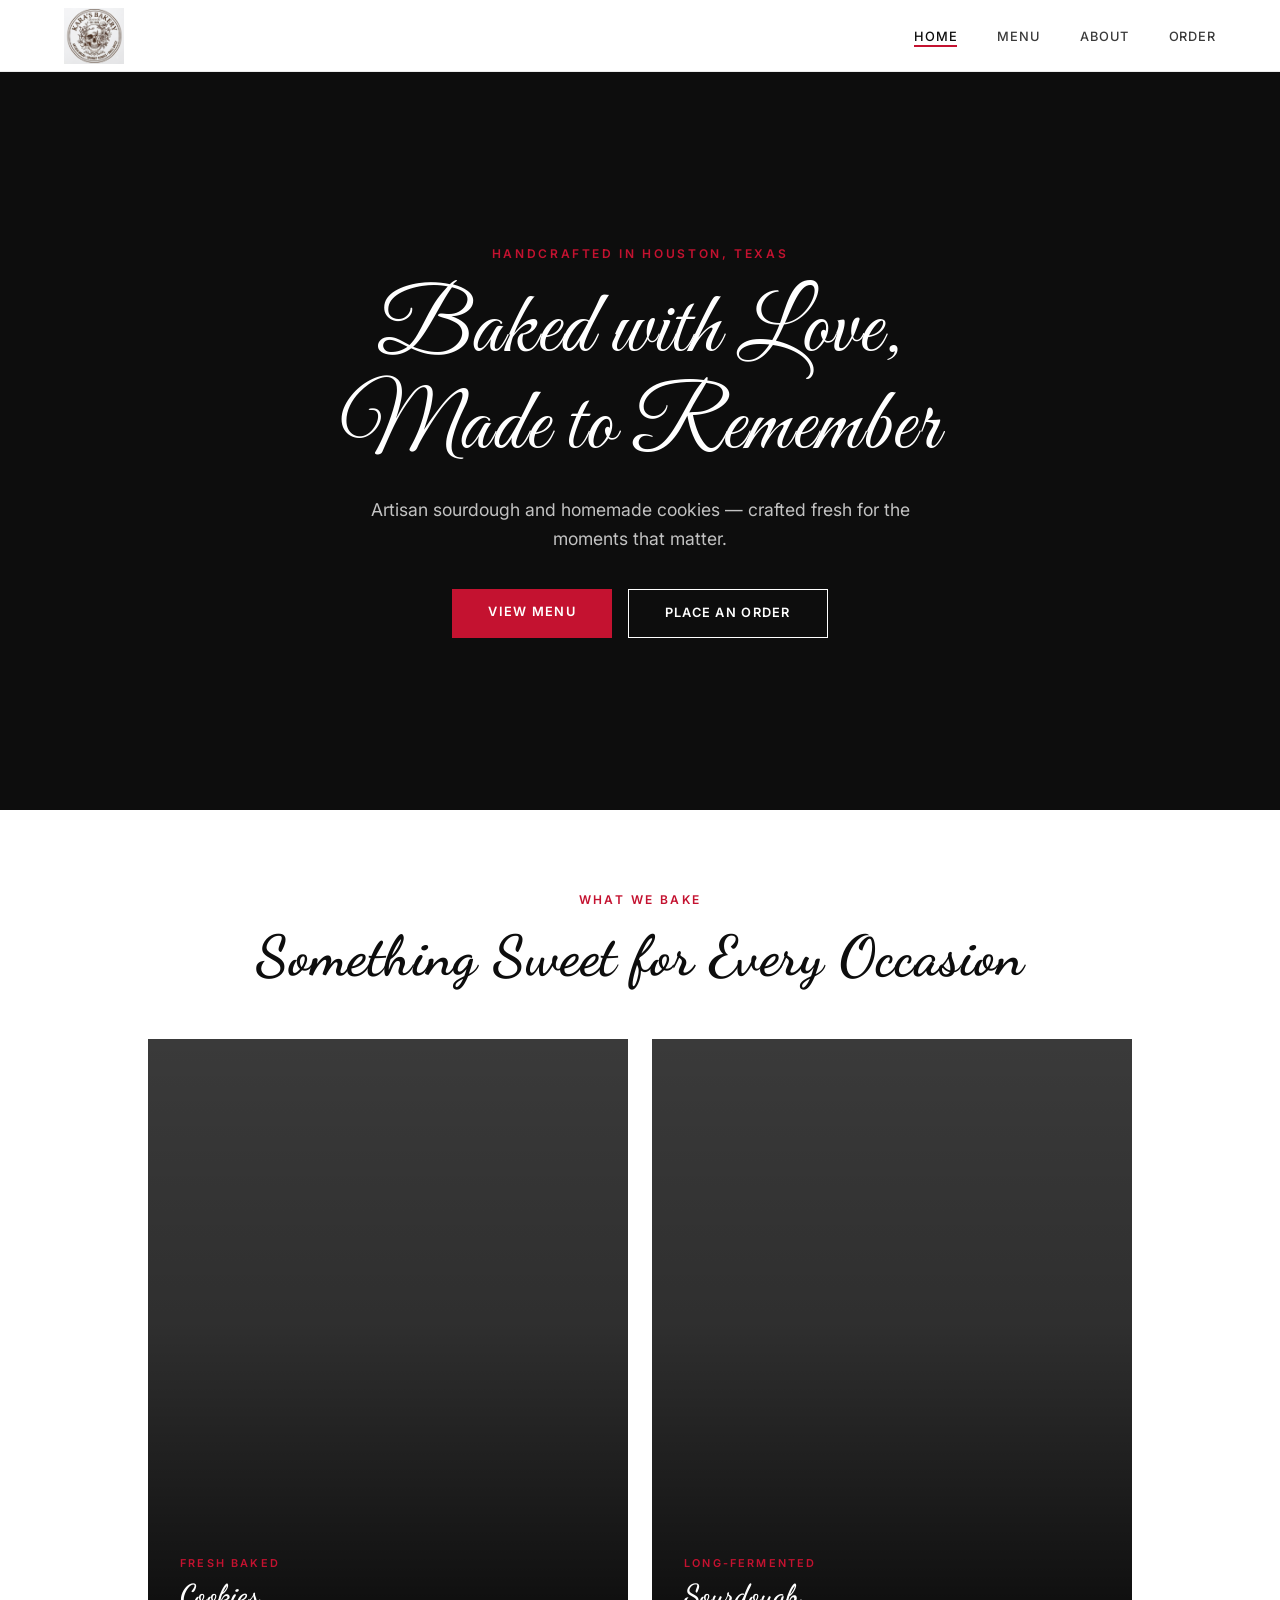
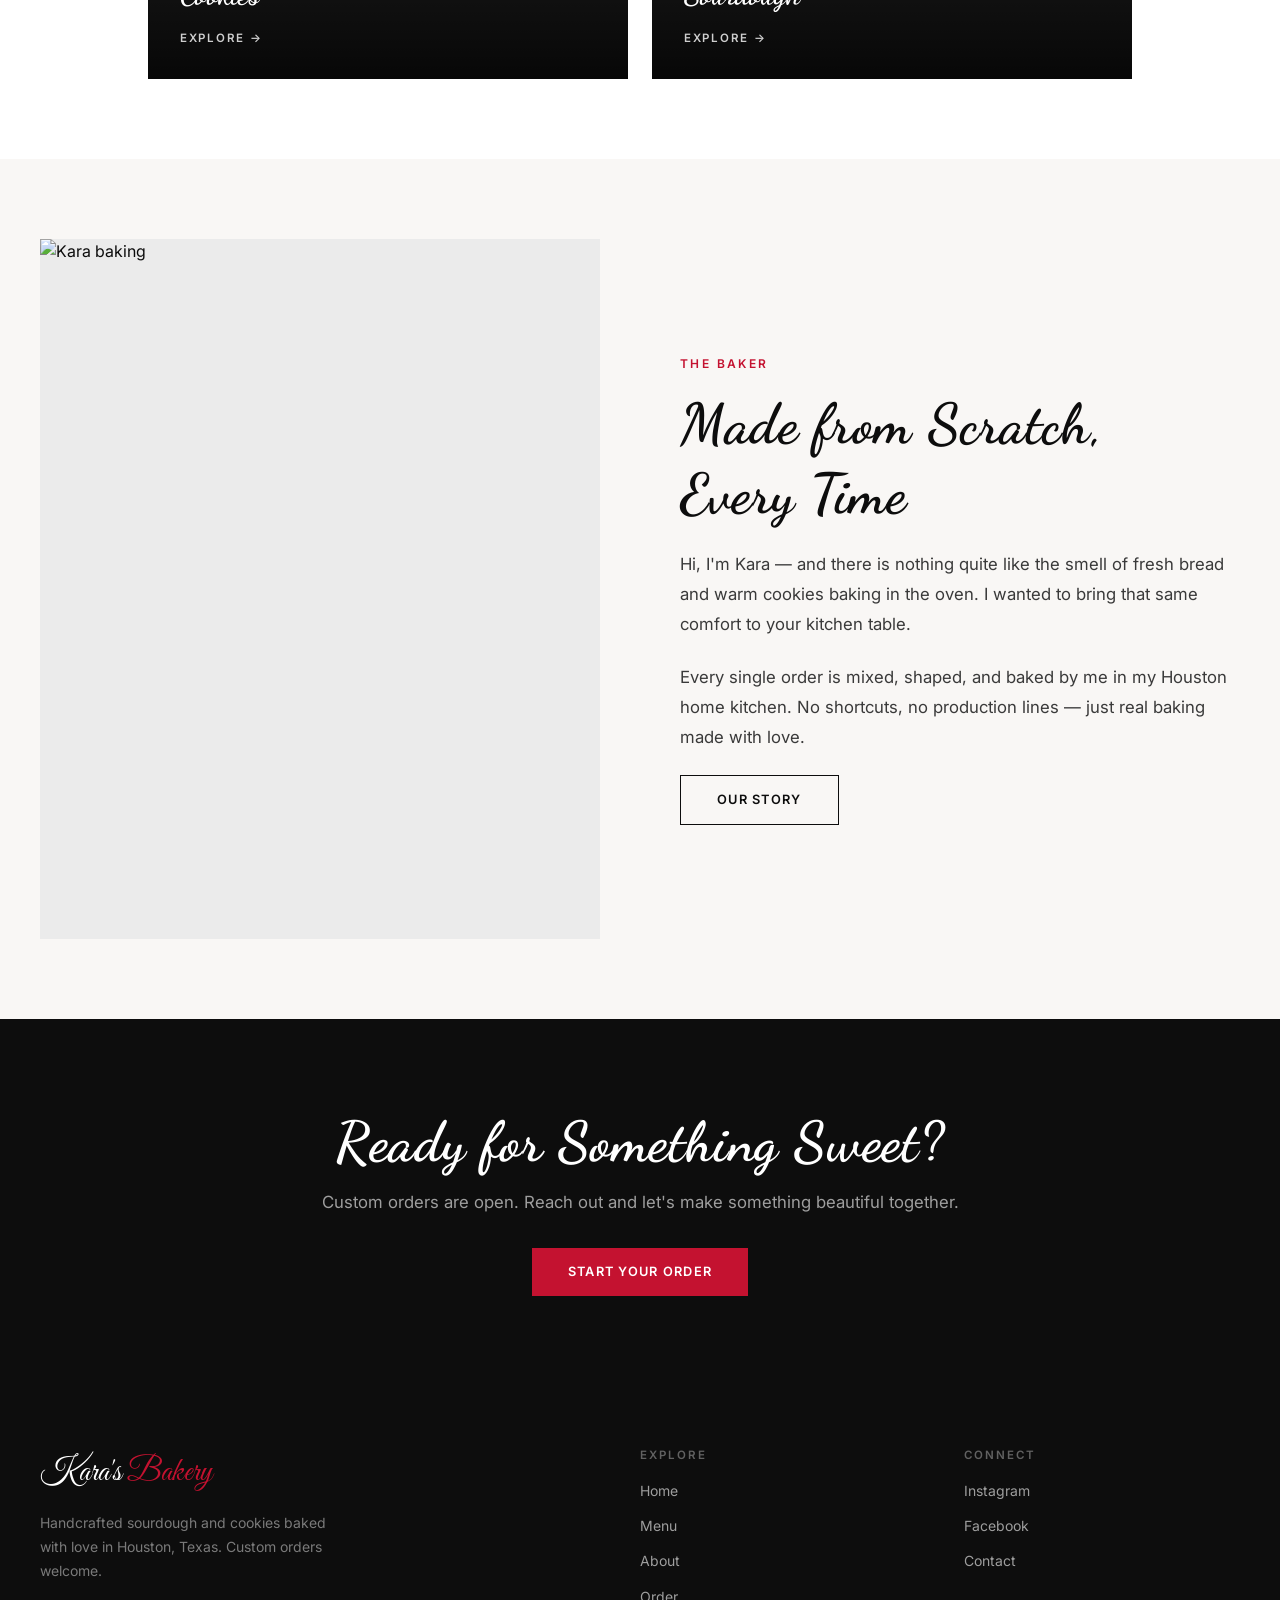
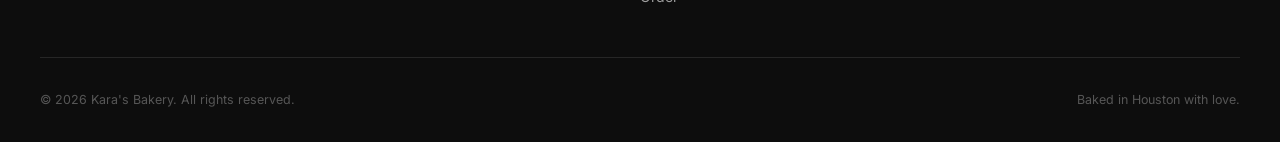
==== index.html @ fb656cbd "Add skull & roses logo to nav Logo placed at images/logo/logo.png. Nav text hides automatically when" ====
<!DOCTYPE html>
<html lang="en">
<head>
  <meta charset="UTF-8">
  <meta name="viewport" content="width=device-width, initial-scale=1.0">
  <meta name="description" content="Kara's Bakery — Handcrafted sourdough and cookies baked fresh in Houston, Texas. Custom orders welcome.">
  <meta property="og:title" content="Kara's Bakery">
  <meta property="og:description" content="Handcrafted sourdough and cookies baked with love in Houston, Texas.">
  <meta property="og:type" content="website">
  <title>Kara's Bakery — Handcrafted in Houston, TX</title>
  <link rel="preconnect" href="https://fonts.googleapis.com">
  <link rel="preconnect" href="https://fonts.gstatic.com" crossorigin>
  <link href="https://fonts.googleapis.com/css2?family=Great+Vibes&family=Dancing+Script:wght@400;600;700&family=Inter:wght@400;500;600&display=swap" rel="stylesheet">
  <link rel="stylesheet" href="css/style.css">
</head>
<body>

  <nav class="nav" id="nav">
    <div class="nav__inner">
      <a href="index.html" class="nav__logo">
        <img src="images/logo/logo.png" alt="Kara's Bakery" class="nav__logo-img" onerror="this.style.display='none'" onload="this.nextElementSibling.style.display='none'">
        <span class="nav__logo-text">Kara's <span>Bakery</span></span>
      </a>
      <ul class="nav__links">
        <li><a href="index.html" class="active">Home</a></li>
        <li><a href="menu.html">Menu</a></li>
        <li><a href="about.html">About</a></li>
        <li><a href="contact.html">Order</a></li>
      </ul>
      <button class="nav__hamburger" id="hamburger" aria-label="Open menu">
        <span></span><span></span><span></span>
      </button>
    </div>
  </nav>

  <div class="nav__mobile" id="mobileNav">
    <ul>
      <li><a href="index.html">Home</a></li>
      <li><a href="menu.html">Menu</a></li>
      <li><a href="about.html">About</a></li>
      <li><a href="contact.html">Order</a></li>
    </ul>
  </div>

  <!-- Hero -->
  <section class="hero">
    <div class="hero__bg"></div>
    <div class="hero__content">
      <span class="hero__eyebrow">Handcrafted in Houston, Texas</span>
      <h1 class="hero__title">Baked with Love,<br>Made to Remember</h1>
      <p class="hero__subtitle">Artisan sourdough and homemade cookies — crafted fresh for the moments that matter.</p>
      <div class="hero__actions">
        <a href="menu.html" class="btn btn--red">View Menu</a>
        <a href="contact.html" class="btn btn--outline">Place an Order</a>
      </div>
    </div>
  </section>

  <!-- Categories -->
  <section class="categories section">
    <div class="categories__header">
      <span class="label">What We Bake</span>
      <h2>Something Sweet for Every Occasion</h2>
    </div>
    <div class="categories__grid">
      <a href="menu.html#cookies" class="category-card">
        <img src="images/products/cookies-cover.jpg" alt="Cookies" class="category-card__img" onerror="this.style.display='none'">
        <div class="category-card__overlay">
          <span class="category-card__label">Fresh Baked</span>
          <h3 class="category-card__name">Cookies</h3>
          <span class="category-card__link">Explore &rarr;</span>
        </div>
      </a>
      <a href="menu.html#sourdough" class="category-card">
        <img src="images/products/sourdough-cover.jpg" alt="Sourdough" class="category-card__img" onerror="this.style.display='none'">
        <div class="category-card__overlay">
          <span class="category-card__label">Long-Fermented</span>
          <h3 class="category-card__name">Sourdough</h3>
          <span class="category-card__link">Explore &rarr;</span>
        </div>
      </a>
    </div>
  </section>

  <!-- About Snippet -->
  <section class="about-snippet">
    <div class="about-snippet__inner">
      <div class="about-snippet__image">
        <img src="images/about/kara.jpg" alt="Kara baking">
      </div>
      <div class="about-snippet__text">
        <span class="about-snippet__label label">The Baker</span>
        <h2>Made from Scratch,<br>Every Time</h2>
        <p>Hi, I'm Kara — and there is nothing quite like the smell of fresh bread and warm cookies baking in the oven. I wanted to bring that same comfort to your kitchen table.</p>
        <p>Every single order is mixed, shaped, and baked by me in my Houston home kitchen. No shortcuts, no production lines — just real baking made with love.</p>
        <a href="about.html" class="btn btn--outline-dark">Our Story</a>
      </div>
    </div>
  </section>

  <!-- CTA -->
  <section class="cta-banner">
    <div class="container">
      <h2>Ready for Something Sweet?</h2>
      <p>Custom orders are open. Reach out and let's make something beautiful together.</p>
      <a href="contact.html" class="btn btn--red">Start Your Order</a>
    </div>
  </section>

  <footer class="footer">
    <div class="footer__inner">
      <div class="footer__top">
        <div class="footer__brand">
          <div class="brand-name">Kara's <span>Bakery</span></div>
          <p>Handcrafted sourdough and cookies baked with love in Houston, Texas. Custom orders welcome.</p>
        </div>
        <div class="footer__col">
          <h4>Explore</h4>
          <ul>
            <li><a href="index.html">Home</a></li>
            <li><a href="menu.html">Menu</a></li>
            <li><a href="about.html">About</a></li>
            <li><a href="contact.html">Order</a></li>
          </ul>
        </div>
        <div class="footer__col">
          <h4>Connect</h4>
          <ul>
            <li><a href="#">Instagram</a></li>
            <li><a href="#">Facebook</a></li>
            <li><a href="contact.html">Contact</a></li>
          </ul>
        </div>
      </div>
      <div class="footer__bottom">
        <span>&copy; 2026 Kara's Bakery. All rights reserved.</span>
        <span>Baked in Houston with love.</span>
      </div>
    </div>
  </footer>

  <script src="js/main.js"></script>
</body>
</html>
---- css/style.css ----
/* =========================================
   Kara's Bakery — Main Stylesheet
   ========================================= */

/* Reset */
*, *::before, *::after { box-sizing: border-box; margin: 0; padding: 0; }
html { scroll-behavior: smooth; }
img { max-width: 100%; height: auto; display: block; }
a { color: inherit; text-decoration: none; }

/* Variables */
:root {
  --black:       #0D0D0D;
  --white:       #FFFFFF;
  --off-white:   #F9F7F5;
  --red:         #C41230;
  --red-dark:    #9B0E27;
  --gray-light:  #EBEBEB;
  --gray-mid:    #888888;
  --gray-dark:   #3A3A3A;

  --font-script: 'Great Vibes', cursive;
  --font-serif:  'Dancing Script', cursive;
  --font-sans:   'Inter', -apple-system, BlinkMacSystemFont, 'Segoe UI', sans-serif;

  --max-width:   1200px;
  --nav-height:  72px;
  --section-pad: 5rem 1.5rem;
}

/* Base */
body {
  font-family: var(--font-sans);
  font-size: 16px;
  line-height: 1.6;
  color: var(--black);
  background: var(--white);
}

h1, h2, h3, h4 {
  font-family: var(--font-serif);
  font-weight: 700;
  line-height: 1.25;
  letter-spacing: 0.01em;
}

h1 { font-size: clamp(3rem, 7vw, 5.5rem); font-family: var(--font-script); font-weight: 400; line-height: 1.1; }
h2 { font-size: clamp(2.2rem, 5vw, 3.5rem); }
h3 { font-size: clamp(1.3rem, 2.8vw, 1.65rem); }

p { max-width: 65ch; }

.container { max-width: var(--max-width); margin: 0 auto; padding: 0 1.5rem; }
.section    { padding: var(--section-pad); }
.section--off-white { background: var(--off-white); }

.label {
  display: block;
  font-family: var(--font-sans);
  font-size: 0.75rem;
  font-weight: 600;
  letter-spacing: 0.2em;
  text-transform: uppercase;
  color: var(--red);
}

/* ---- Buttons ---- */
.btn {
  display: inline-block;
  padding: 0.85rem 2.25rem;
  font-family: var(--font-sans);
  font-size: 0.8rem;
  font-weight: 600;
  letter-spacing: 0.1em;
  text-transform: uppercase;
  cursor: pointer;
  border: none;
  transition: background 0.2s ease, color 0.2s ease;
}

.btn--red          { background: var(--red);   color: var(--white); }
.btn--red:hover    { background: var(--red-dark); }

.btn--outline      { background: transparent; color: var(--white); border: 1.5px solid var(--white); }
.btn--outline:hover { background: var(--white); color: var(--black); }

.btn--outline-dark       { background: transparent; color: var(--black); border: 1.5px solid var(--black); }
.btn--outline-dark:hover { background: var(--black); color: var(--white); }

/* ---- Navigation ---- */
.nav {
  position: fixed;
  top: 0; left: 0; right: 0;
  height: var(--nav-height);
  background: var(--white);
  border-bottom: 1px solid var(--gray-light);
  z-index: 1000;
  transition: box-shadow 0.3s ease;
}

.nav.scrolled { box-shadow: 0 2px 20px rgba(0,0,0,0.08); }

.nav__inner {
  max-width: var(--max-width);
  margin: 0 auto;
  padding: 0 1.5rem;
  height: 100%;
  display: flex;
  align-items: center;
  justify-content: space-between;
}

.nav__logo {
  display: flex;
  align-items: center;
  gap: 0.75rem;
}

.nav__logo-img  { height: 56px; width: auto; }

.nav__logo-text {
  font-family: var(--font-script);
  font-size: 1.6rem;
  font-weight: 400;
  color: var(--black);
}

.nav__logo-text span { color: var(--red); }

.nav__links {
  display: flex;
  align-items: center;
  gap: 2.5rem;
  list-style: none;
}

.nav__links a {
  font-size: 0.8rem;
  font-weight: 500;
  letter-spacing: 0.07em;
  text-transform: uppercase;
  color: var(--gray-dark);
  position: relative;
  transition: color 0.2s;
}

.nav__links a::after {
  content: '';
  position: absolute;
  bottom: -3px; left: 0; right: 0;
  height: 2px;
  background: var(--red);
  transform: scaleX(0);
  transition: transform 0.2s ease;
}

.nav__links a:hover,
.nav__links a.active          { color: var(--black); }
.nav__links a:hover::after,
.nav__links a.active::after   { transform: scaleX(1); }

.nav__hamburger {
  display: none;
  flex-direction: column;
  gap: 5px;
  background: none;
  border: none;
  cursor: pointer;
  padding: 4px;
}

.nav__hamburger span {
  display: block;
  width: 24px; height: 2px;
  background: var(--black);
  transition: all 0.3s ease;
}

.nav__hamburger.open span:nth-child(1) { transform: translateY(7px) rotate(45deg); }
.nav__hamburger.open span:nth-child(2) { opacity: 0; }
.nav__hamburger.open span:nth-child(3) { transform: translateY(-7px) rotate(-45deg); }

.nav__mobile {
  display: none;
  position: fixed;
  top: var(--nav-height); left: 0; right: 0;
  background: var(--white);
  border-bottom: 1px solid var(--gray-light);
  padding: 1.5rem;
  z-index: 999;
}

.nav__mobile.open { display: block; }

.nav__mobile ul { list-style: none; display: flex; flex-direction: column; gap: 0.25rem; }

.nav__mobile a {
  font-size: 0.95rem;
  font-weight: 500;
  letter-spacing: 0.07em;
  text-transform: uppercase;
  color: var(--gray-dark);
  display: block;
  padding: 0.75rem 0;
  border-bottom: 1px solid var(--gray-light);
}

/* ---- Page Hero (inner pages) ---- */
.page-hero {
  margin-top: var(--nav-height);
  padding: 4rem 1.5rem 3.5rem;
  text-align: center;
  background: var(--off-white);
  border-bottom: 1px solid var(--gray-light);
}

.page-hero h1 { margin-bottom: 0.75rem; }

.page-hero p {
  margin: 0 auto;
  color: var(--gray-mid);
  font-size: 1.05rem;
}

/* ---- HOME: Hero ---- */
.hero {
  margin-top: var(--nav-height);
  height: calc(90vh - var(--nav-height));
  min-height: 500px;
  position: relative;
  display: flex;
  align-items: center;
  justify-content: center;
  overflow: hidden;
  background: var(--black);
}

.hero__bg {
  position: absolute;
  inset: 0;
  background-image: url('../images/hero.jpg');
  background-size: cover;
  background-position: center;
  opacity: 0.45;
}

.hero__content {
  position: relative;
  text-align: center;
  color: var(--white);
  padding: 0 1.5rem;
  max-width: 800px;
}

.hero__eyebrow {
  display: block;
  font-size: 0.75rem;
  font-weight: 600;
  letter-spacing: 0.22em;
  text-transform: uppercase;
  color: var(--red);
  margin-bottom: 1.25rem;
}

.hero__title { color: var(--white); margin-bottom: 1.25rem; }

.hero__subtitle {
  font-size: 1.1rem;
  color: rgba(255,255,255,0.75);
  max-width: 52ch;
  margin: 0 auto 2.25rem;
}

.hero__actions { display: flex; gap: 1rem; justify-content: center; flex-wrap: wrap; }

/* ---- HOME: Categories ---- */
.categories { padding: var(--section-pad); }

.categories__header {
  text-align: center;
  max-width: var(--max-width);
  margin: 0 auto 3rem;
}

.categories__header .label { margin-bottom: 0.75rem; }

.categories__grid {
  display: grid;
  grid-template-columns: repeat(2, minmax(0, 480px));
  gap: 1.5rem;
  max-width: var(--max-width);
  margin: 0 auto;
  justify-content: center;
}

.category-card {
  position: relative;
  overflow: hidden;
  aspect-ratio: 3/4;
  background: var(--gray-dark);
  cursor: pointer;
  display: block;
}

.category-card__img {
  width: 100%; height: 100%;
  object-fit: cover;
  transition: transform 0.5s ease;
}

.category-card:hover .category-card__img { transform: scale(1.04); }

.category-card__overlay {
  position: absolute;
  inset: 0;
  background: linear-gradient(to top, rgba(0,0,0,0.88) 0%, rgba(0,0,0,0.2) 55%, transparent 100%);
  display: flex;
  flex-direction: column;
  justify-content: flex-end;
  padding: 2rem;
}

.category-card__label {
  font-size: 0.68rem;
  font-weight: 600;
  letter-spacing: 0.2em;
  text-transform: uppercase;
  color: var(--red);
  margin-bottom: 0.4rem;
}

.category-card__name {
  font-family: var(--font-serif);
  font-size: 1.8rem;
  color: var(--white);
  margin-bottom: 0.9rem;
}

.category-card__link {
  font-size: 0.72rem;
  font-weight: 600;
  letter-spacing: 0.15em;
  text-transform: uppercase;
  color: rgba(255,255,255,0.8);
  display: flex;
  align-items: center;
  gap: 0.5rem;
  transition: gap 0.2s, color 0.2s;
}

.category-card:hover .category-card__link { gap: 0.85rem; color: var(--white); }

/* ---- HOME: About Snippet ---- */
.about-snippet { padding: var(--section-pad); background: var(--off-white); }

.about-snippet__inner {
  max-width: var(--max-width);
  margin: 0 auto;
  display: grid;
  grid-template-columns: 1fr 1fr;
  gap: 5rem;
  align-items: center;
}

.about-snippet__label { margin-bottom: 1rem; }

.about-snippet__text h2  { margin-bottom: 1.25rem; }

.about-snippet__text p {
  color: var(--gray-dark);
  font-size: 1.05rem;
  line-height: 1.8;
  margin-bottom: 1.4rem;
}

.about-snippet__image { position: relative; }

.about-snippet__image img {
  width: 100%;
  aspect-ratio: 4/5;
  object-fit: cover;
  background: var(--gray-light);
  min-height: 300px;
}

.about-snippet__image::before {
  content: '';
  position: absolute;
  top: 1.5rem; left: -1.5rem;
  right: 1.5rem; bottom: -1.5rem;
  border: 2px solid var(--red);
  z-index: -1;
}

/* ---- HOME: CTA Banner ---- */
.cta-banner {
  padding: 5.5rem 1.5rem;
  background: var(--black);
  text-align: center;
  color: var(--white);
}

.cta-banner h2 { margin-bottom: 0.75rem; }

.cta-banner p {
  color: rgba(255,255,255,0.6);
  margin: 0 auto 2rem;
  font-size: 1.05rem;
}

/* ---- MENU PAGE ---- */
.menu-section { padding: var(--section-pad); }
.menu-section:nth-child(even) { background: var(--off-white); }

.menu-section__header {
  max-width: var(--max-width);
  margin: 0 auto 2.5rem;
  display: flex;
  align-items: flex-end;
  gap: 2rem;
  padding-bottom: 1.5rem;
  border-bottom: 1px solid var(--gray-light);
}

.menu-section__header h2 { flex: 1; }

.menu-section__header p {
  color: var(--gray-mid);
  font-size: 0.9rem;
  max-width: 38ch;
  text-align: right;
}

.menu-grid {
  max-width: var(--max-width);
  margin: 0 auto;
  display: grid;
  grid-template-columns: repeat(auto-fill, minmax(270px, 1fr));
  gap: 2rem;
}

.menu-item {
  background: var(--white);
  border: 1px solid var(--gray-light);
  overflow: hidden;
  transition: transform 0.2s ease, box-shadow 0.2s ease;
}

.menu-item:hover {
  transform: translateY(-4px);
  box-shadow: 0 12px 40px rgba(0,0,0,0.09);
}

.menu-item__img {
  width: 100%;
  aspect-ratio: 4/3;
  object-fit: cover;
  background: var(--gray-light);
  min-height: 180px;
}

.menu-item__body { padding: 1.25rem; }

.menu-item__name { font-family: var(--font-serif); font-size: 1.15rem; margin-bottom: 0.4rem; }

.menu-item__desc {
  font-size: 0.875rem;
  color: var(--gray-mid);
  line-height: 1.65;
  margin-bottom: 0.75rem;
}

.menu-item__note {
  font-size: 0.72rem;
  font-weight: 600;
  letter-spacing: 0.1em;
  text-transform: uppercase;
  color: var(--red);
}

.order-note {
  padding: 3.5rem 1.5rem;
  background: var(--black);
  text-align: center;
  color: var(--white);
}

.order-note h3 { font-size: 1.5rem; margin-bottom: 0.6rem; }

.order-note p { margin: 0 auto 1.75rem; color: rgba(255,255,255,0.6); }

/* ---- ABOUT PAGE ---- */
.about-story__inner {
  max-width: var(--max-width);
  margin: 0 auto;
  display: grid;
  grid-template-columns: 1fr 1fr;
  gap: 5rem;
  align-items: start;
}

.about-story__content .label { margin-bottom: 1rem; }
.about-story__content h2     { margin-bottom: 1.5rem; }

.about-story__content p {
  color: var(--gray-dark);
  font-size: 1.05rem;
  line-height: 1.8;
  margin-bottom: 1.25rem;
}

.about-story__images {
  display: grid;
  grid-template-columns: 1fr 1fr;
  gap: 1rem;
}

.about-story__images img {
  width: 100%;
  aspect-ratio: 3/4;
  object-fit: cover;
  background: var(--gray-light);
  min-height: 150px;
}

.about-story__images img:first-child {
  grid-column: span 2;
  aspect-ratio: 16/9;
}

/* Values */
.values__header { text-align: center; margin: 0 auto 3rem; }
.values__header .label { margin-bottom: 0.75rem; }

.values__grid {
  display: grid;
  grid-template-columns: repeat(3, 1fr);
  gap: 2.5rem;
  max-width: var(--max-width);
  margin: 0 auto;
}

.value-item { text-align: center; }

.value-item__icon {
  width: 52px; height: 52px;
  margin: 0 auto 1.25rem;
  border: 1.5px solid var(--red);
  display: flex;
  align-items: center;
  justify-content: center;
}

.value-item h3    { margin-bottom: 0.5rem; font-size: 1.1rem; }
.value-item p     { font-size: 0.9rem; color: var(--gray-mid); line-height: 1.75; margin: 0 auto; }

/* ---- CONTACT PAGE ---- */
.contact-section__inner {
  max-width: 960px;
  margin: 0 auto;
  display: grid;
  grid-template-columns: 1fr 1.6fr;
  gap: 5rem;
  align-items: start;
}

.contact-info .label { margin-bottom: 0.75rem; }
.contact-info h2     { margin-bottom: 1.25rem; font-size: 1.9rem; }

.contact-info p {
  color: var(--gray-dark);
  font-size: 0.95rem;
  line-height: 1.8;
  margin-bottom: 2rem;
}

.contact-info__details {
  list-style: none;
  display: flex;
  flex-direction: column;
  gap: 1rem;
}

.contact-info__details li {
  display: flex;
  gap: 0.75rem;
  font-size: 0.875rem;
  color: var(--gray-dark);
  line-height: 1.5;
}

.detail-label { font-weight: 600; min-width: 70px; color: var(--black); flex-shrink: 0; }

.socials { display: flex; gap: 1rem; margin-top: 2rem; flex-wrap: wrap; }

.socials a {
  display: flex;
  align-items: center;
  gap: 0.4rem;
  font-size: 0.875rem;
  font-weight: 500;
  color: var(--gray-dark);
  transition: color 0.2s;
}

.socials a:hover { color: var(--red); }

/* Form */
.contact-form { background: var(--off-white); padding: 2.5rem; }

.form-group { margin-bottom: 1.5rem; }

.form-group label {
  display: block;
  font-size: 0.75rem;
  font-weight: 600;
  letter-spacing: 0.1em;
  text-transform: uppercase;
  color: var(--black);
  margin-bottom: 0.5rem;
}

.form-group input,
.form-group select,
.form-group textarea {
  width: 100%;
  padding: 0.75rem 1rem;
  font-family: var(--font-sans);
  font-size: 0.95rem;
  color: var(--black);
  background: var(--white);
  border: 1px solid var(--gray-light);
  border-radius: 0;
  outline: none;
  transition: border-color 0.2s;
  -webkit-appearance: none;
}

.form-group input:focus,
.form-group select:focus,
.form-group textarea:focus { border-color: var(--red); }

.form-group textarea { min-height: 140px; resize: vertical; }

.form-group select {
  background-image: url("data:image/svg+xml;charset=utf-8,%3Csvg xmlns='http://www.w3.org/2000/svg' width='16' height='16' viewBox='0 0 24 24' fill='none' stroke='%23888' stroke-width='2'%3E%3Cpolyline points='6 9 12 15 18 9'/%3E%3C/svg%3E");
  background-repeat: no-repeat;
  background-position: right 1rem center;
  padding-right: 2.5rem;
  cursor: pointer;
}

.form-submit { width: 100%; }

.form-note {
  margin-top: 1rem;
  font-size: 0.8rem;
  color: var(--gray-mid);
  text-align: center;
}

/* ---- Footer ---- */
.footer { background: var(--black); color: var(--white); padding: 4rem 1.5rem 2rem; }

.footer__inner { max-width: var(--max-width); margin: 0 auto; }

.footer__top {
  display: grid;
  grid-template-columns: 2fr 1fr 1fr;
  gap: 3rem;
  padding-bottom: 3rem;
  border-bottom: 1px solid rgba(255,255,255,0.1);
  margin-bottom: 2rem;
}

.footer__brand .brand-name {
  font-family: var(--font-script);
  font-size: 2rem;
  font-weight: 400;
  margin-bottom: 0.75rem;
}

.footer__brand .brand-name span { color: var(--red); }

.footer__brand p {
  font-size: 0.875rem;
  color: rgba(255,255,255,0.45);
  line-height: 1.7;
  max-width: 34ch;
}

.footer__col h4 {
  font-family: var(--font-sans);
  font-size: 0.72rem;
  font-weight: 600;
  letter-spacing: 0.17em;
  text-transform: uppercase;
  color: rgba(255,255,255,0.35);
  margin-bottom: 1rem;
}

.footer__col ul { list-style: none; display: flex; flex-direction: column; gap: 0.6rem; }

.footer__col ul a {
  font-size: 0.875rem;
  color: rgba(255,255,255,0.6);
  transition: color 0.2s;
}

.footer__col ul a:hover { color: var(--white); }

.footer__bottom {
  display: flex;
  justify-content: space-between;
  align-items: center;
  font-size: 0.78rem;
  color: rgba(255,255,255,0.3);
}

/* ---- Responsive ---- */
@media (max-width: 900px) {
  .nav__links    { display: none; }
  .nav__hamburger { display: flex; }

  .categories__grid { grid-template-columns: 1fr; gap: 1rem; }
  .category-card    { aspect-ratio: 16/9; }

  .about-snippet__inner,
  .about-story__inner,
  .contact-section__inner { grid-template-columns: 1fr; gap: 2.5rem; }

  .about-snippet__image::before { display: none; }

  .values__grid { grid-template-columns: 1fr; gap: 2rem; }

  .footer__top   { grid-template-columns: 1fr; gap: 2rem; }
  .footer__bottom { flex-direction: column; gap: 0.5rem; text-align: center; }
}

@media (max-width: 600px) {
  :root { --section-pad: 3.5rem 1.25rem; }

  .hero { height: 85vh; }

  .menu-section__header { flex-direction: column; align-items: flex-start; gap: 0.5rem; }
  .menu-section__header p { text-align: left; }

  .contact-form { padding: 1.5rem; }

  .about-story__images { grid-template-columns: 1fr; }
  .about-story__images img:first-child { grid-column: span 1; }
}
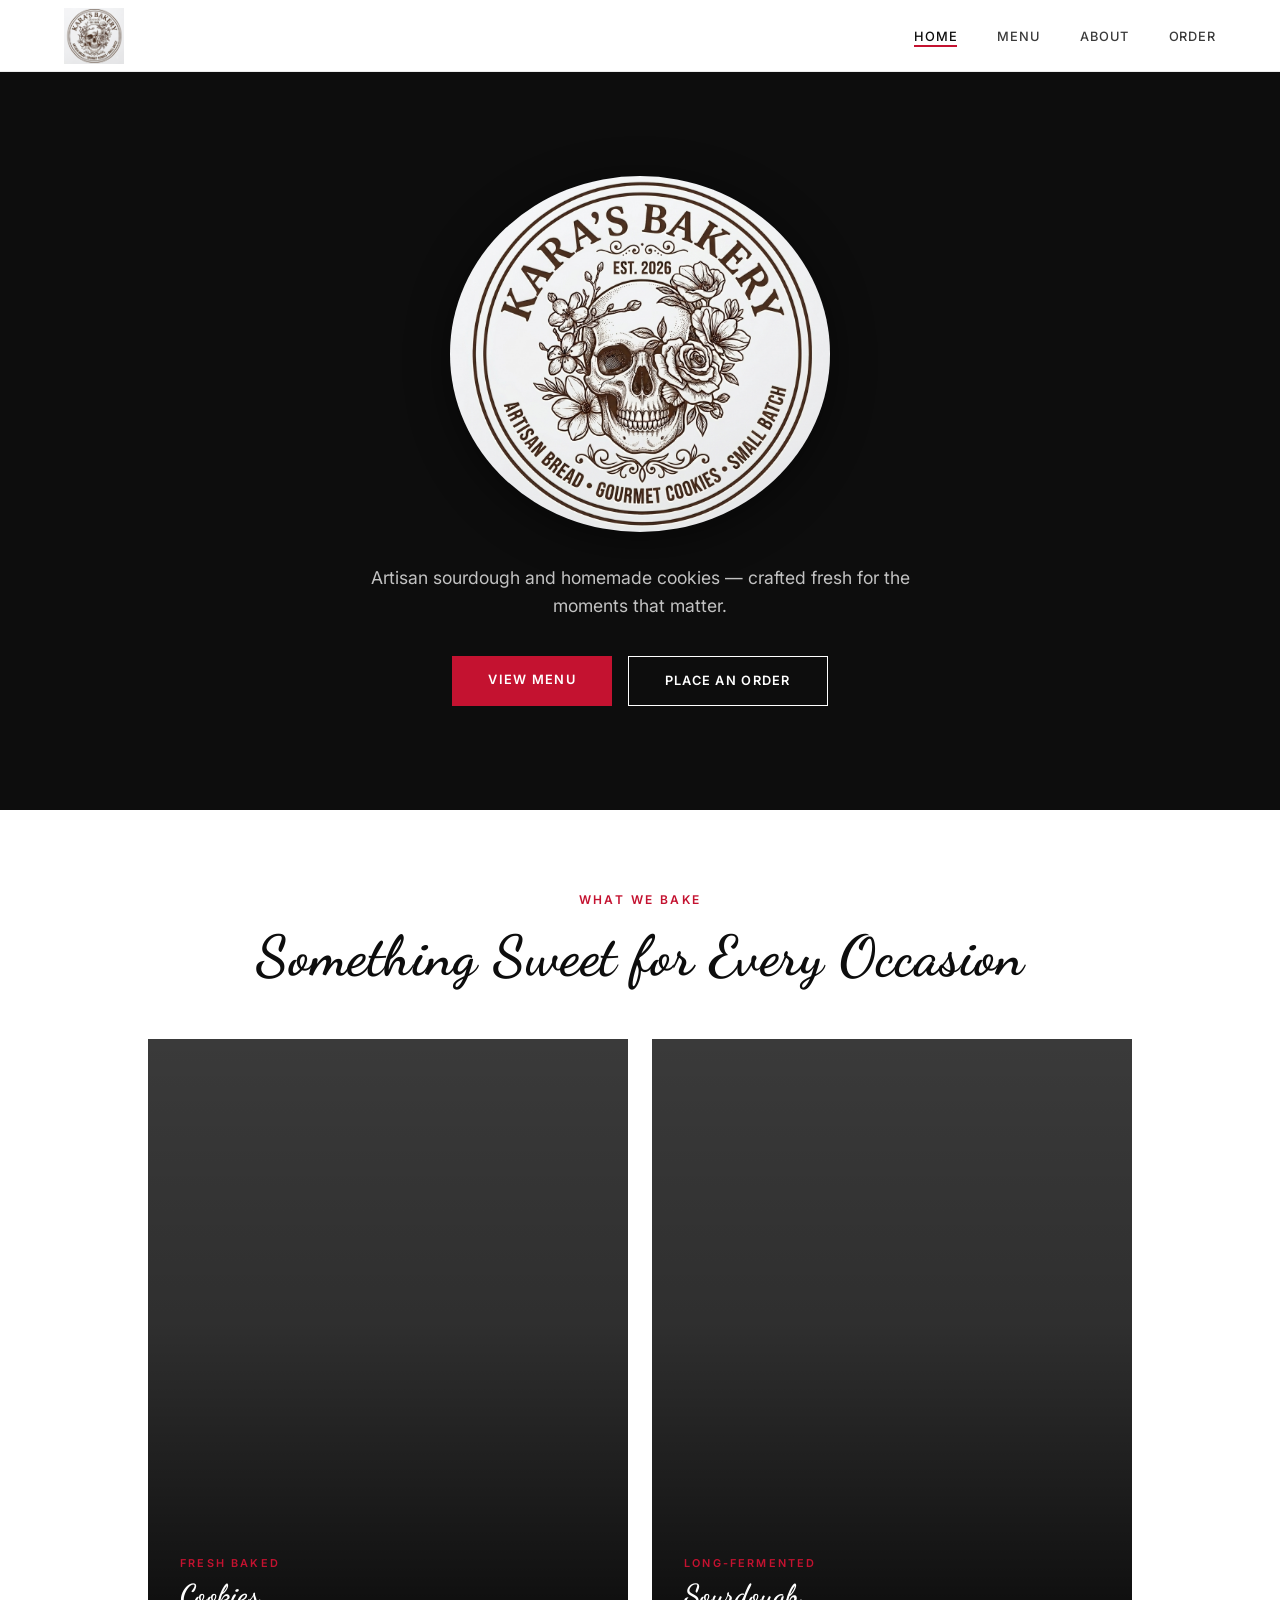
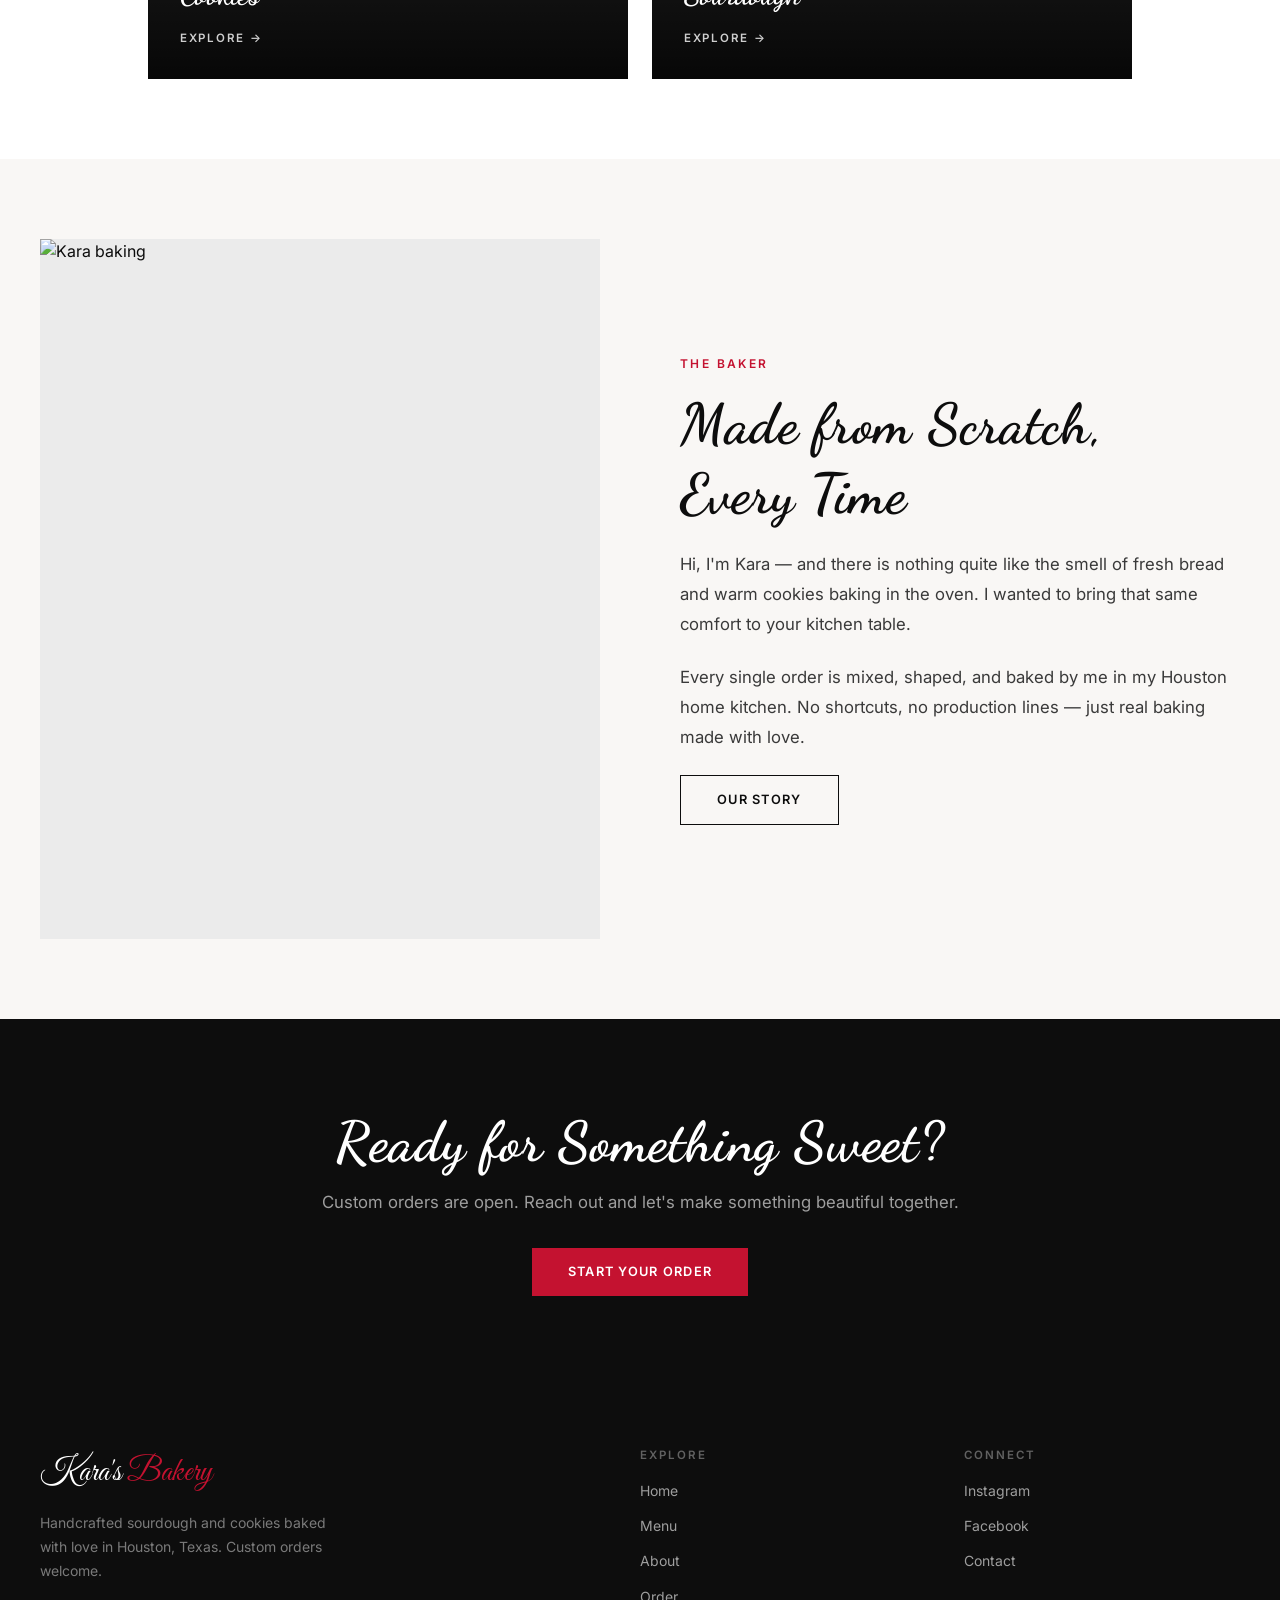
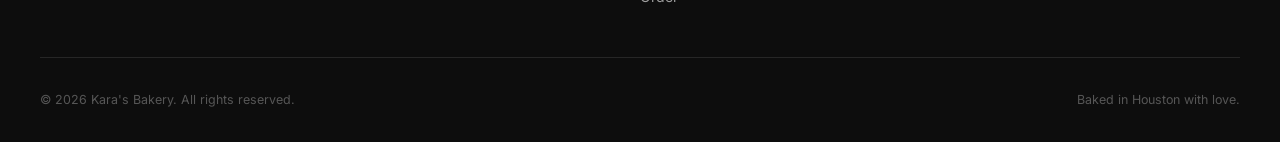
==== commit 3fc52452: "Add logo as hero centerpiece, responsive sizing Logo now displayed large in the hero section (200-38" ====
--- a/index.html
+++ b/index.html
@@ -46,8 +46,7 @@
   <section class="hero">
     <div class="hero__bg"></div>
     <div class="hero__content">
-      <span class="hero__eyebrow">Handcrafted in Houston, Texas</span>
-      <h1 class="hero__title">Baked with Love,<br>Made to Remember</h1>
+      <img src="images/logo/logo.png" alt="Kara's Bakery" class="hero__logo">
       <p class="hero__subtitle">Artisan sourdough and homemade cookies — crafted fresh for the moments that matter.</p>
       <div class="hero__actions">
         <a href="menu.html" class="btn btn--red">View Menu</a>
--- a/css/style.css
+++ b/css/style.css
@@ -250,6 +250,14 @@
   color: var(--white);
   padding: 0 1.5rem;
   max-width: 800px;
+}
+
+.hero__logo {
+  width: clamp(200px, 38vw, 380px);
+  height: auto;
+  margin: 0 auto 2rem;
+  border-radius: 50%;
+  box-shadow: 0 8px 40px rgba(0,0,0,0.5);
 }
 
 .hero__eyebrow {
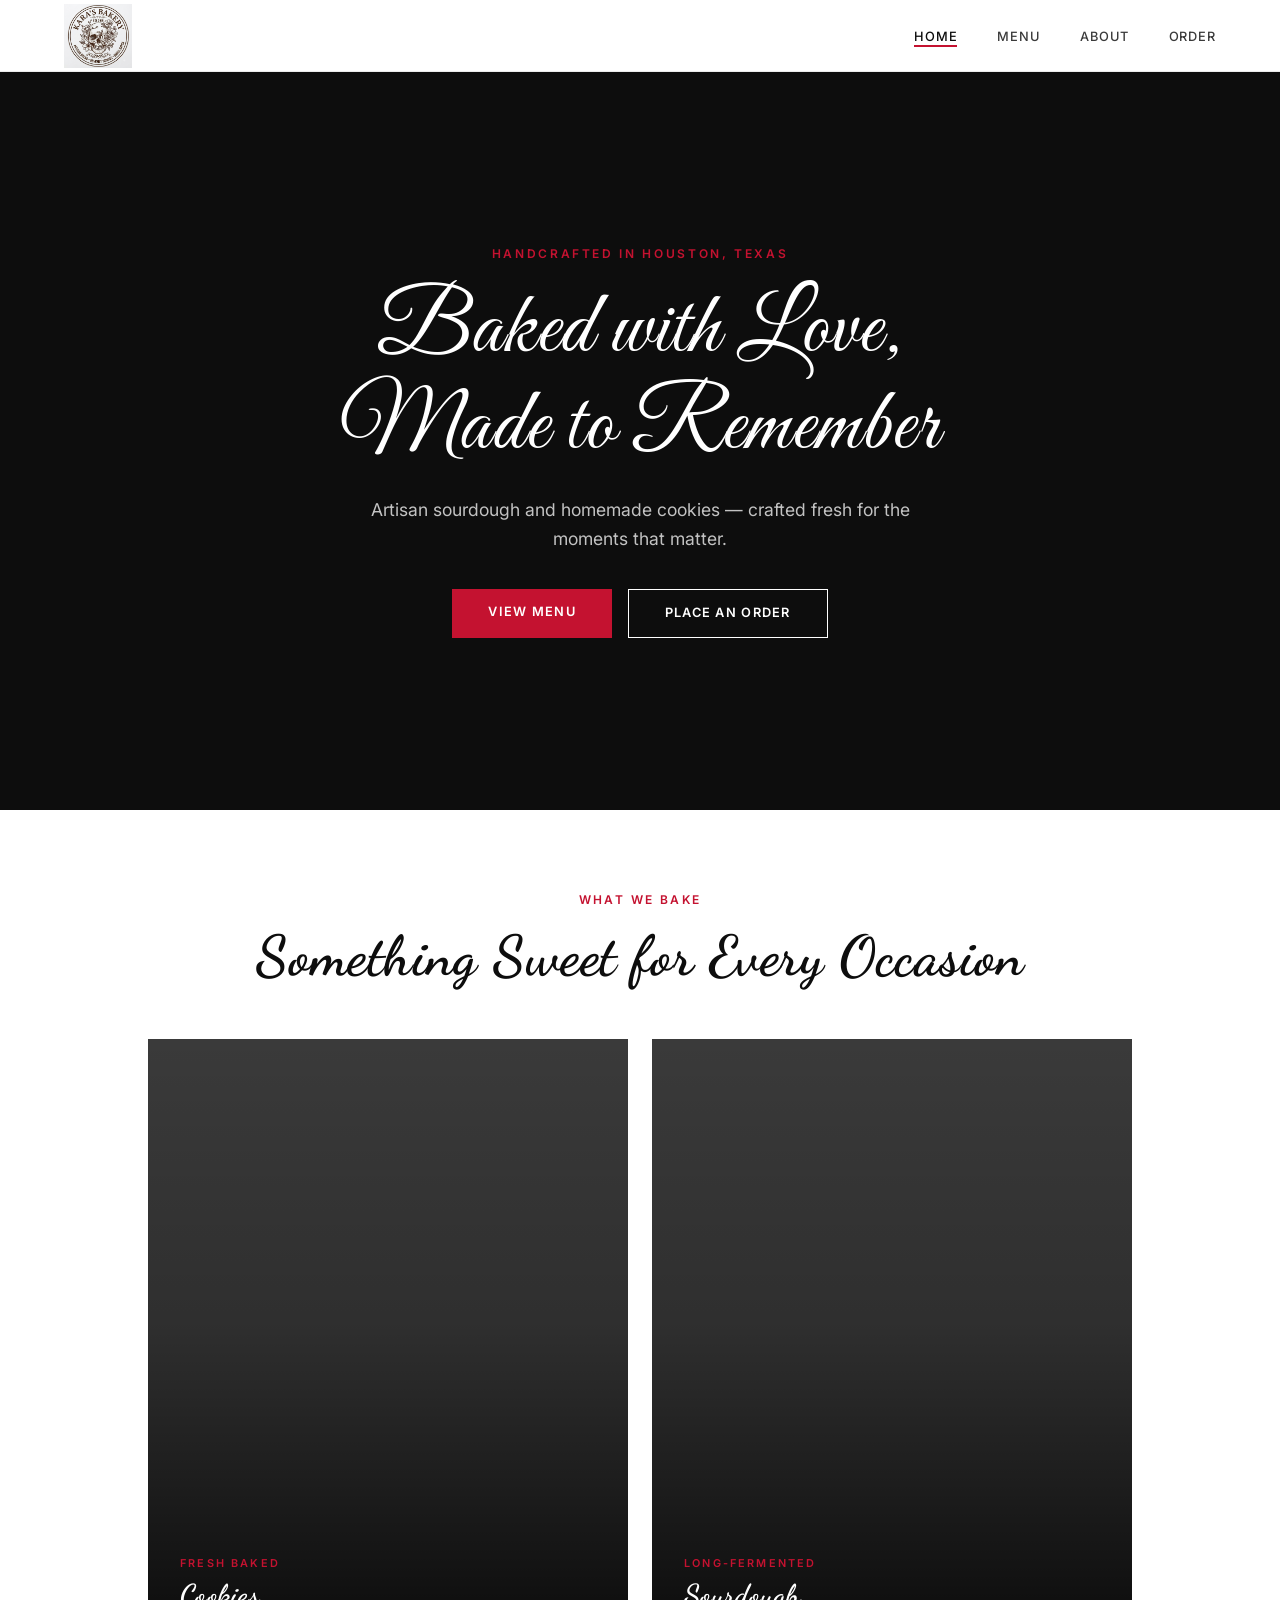
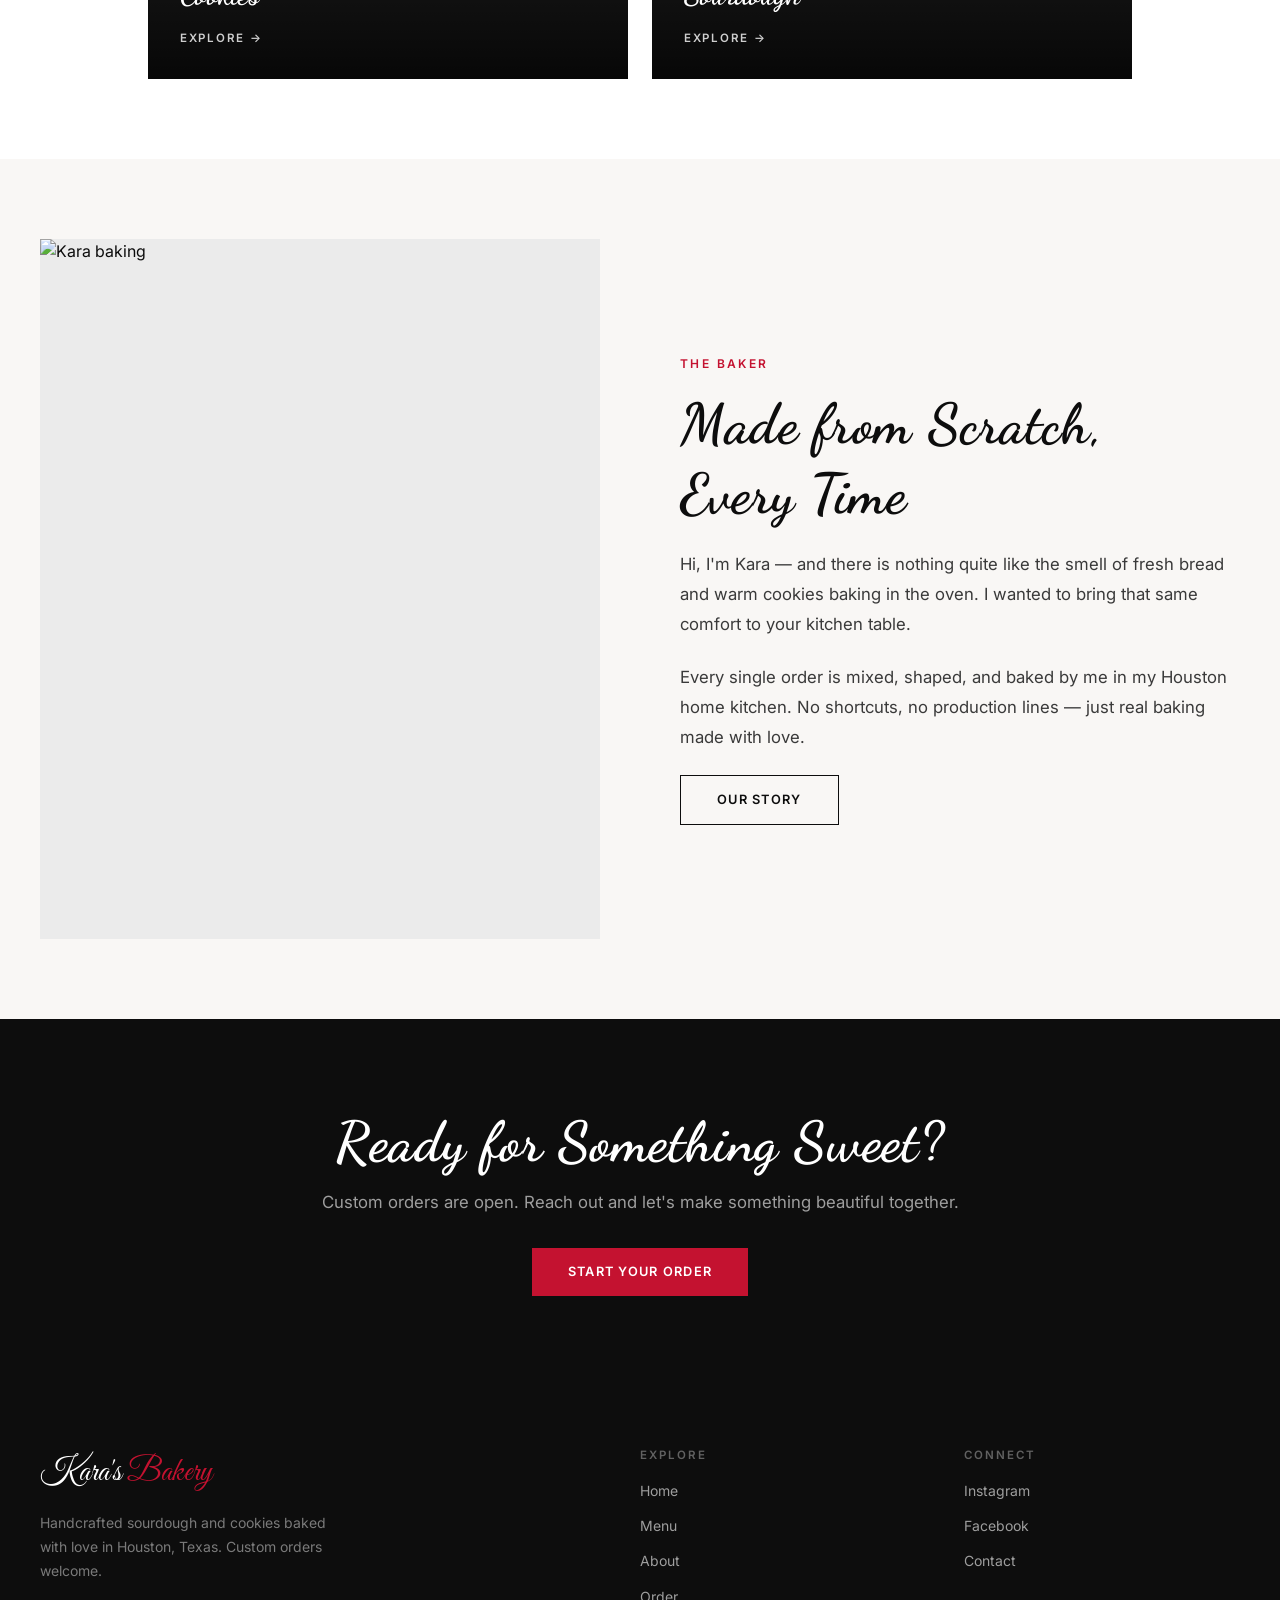
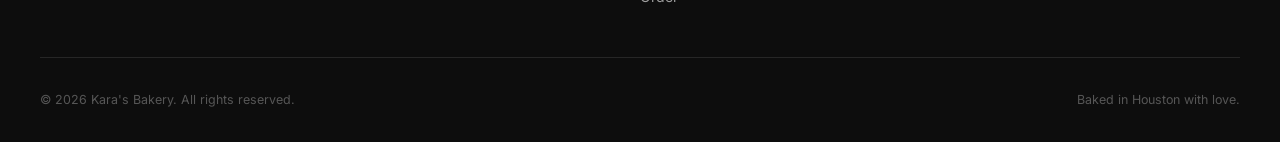
==== commit 1cb2f06c: "Restore text hero, remove logo from hero section Cursive title reads better than logo in hero. Logo " ====
--- a/index.html
+++ b/index.html
@@ -46,7 +46,8 @@
   <section class="hero">
     <div class="hero__bg"></div>
     <div class="hero__content">
-      <img src="images/logo/logo.png" alt="Kara's Bakery" class="hero__logo">
+      <span class="hero__eyebrow">Handcrafted in Houston, Texas</span>
+      <h1 class="hero__title">Baked with Love,<br>Made to Remember</h1>
       <p class="hero__subtitle">Artisan sourdough and homemade cookies — crafted fresh for the moments that matter.</p>
       <div class="hero__actions">
         <a href="menu.html" class="btn btn--red">View Menu</a>
--- a/css/style.css
+++ b/css/style.css
@@ -116,7 +116,7 @@
   gap: 0.75rem;
 }
 
-.nav__logo-img  { height: 56px; width: auto; }
+.nav__logo-img  { height: 64px; width: auto; }
 
 .nav__logo-text {
   font-family: var(--font-script);
@@ -250,14 +250,6 @@
   color: var(--white);
   padding: 0 1.5rem;
   max-width: 800px;
-}
-
-.hero__logo {
-  width: clamp(200px, 38vw, 380px);
-  height: auto;
-  margin: 0 auto 2rem;
-  border-radius: 50%;
-  box-shadow: 0 8px 40px rgba(0,0,0,0.5);
 }
 
 .hero__eyebrow {
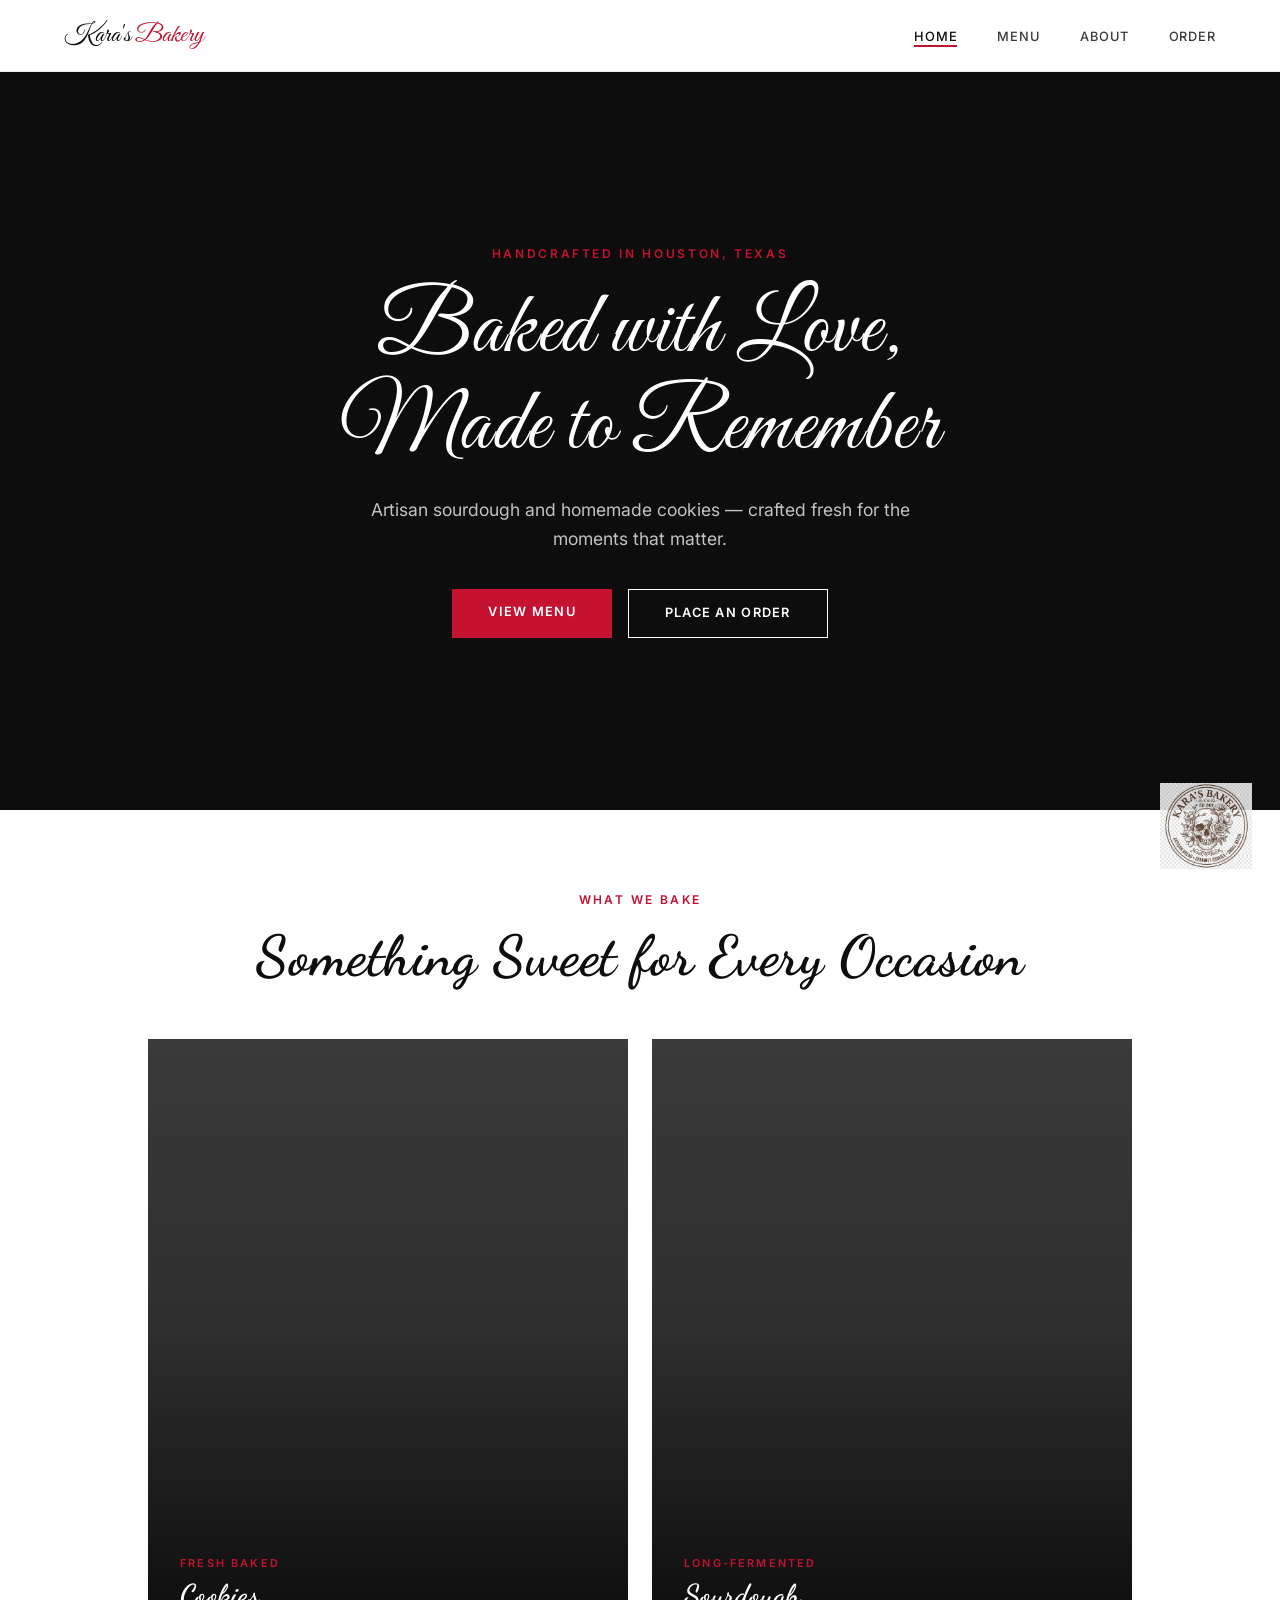
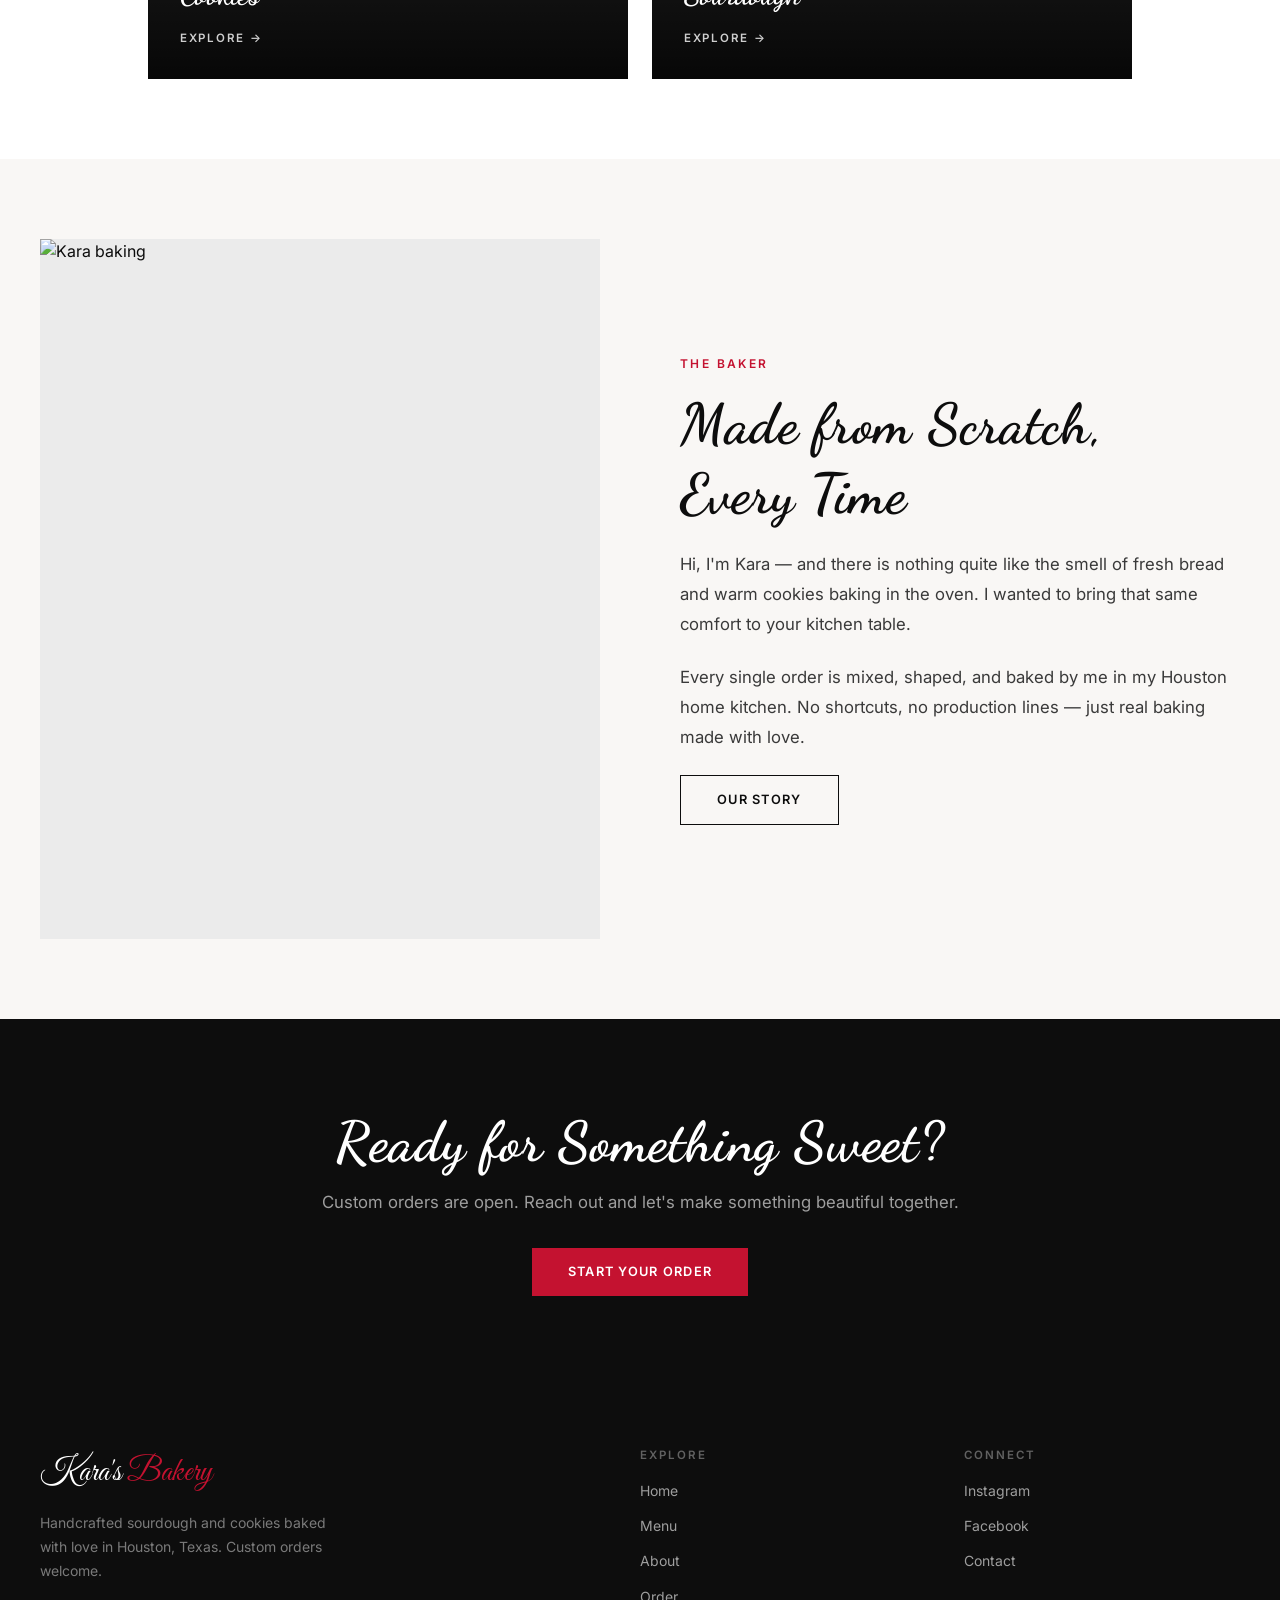
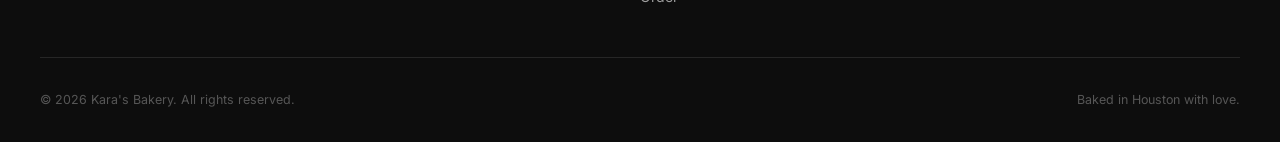
==== commit 07b84979: "Restore cursive nav lettering, add fixed floating logo with auto color-switching - Remove logo image" ====
--- a/index.html
+++ b/index.html
@@ -18,7 +18,6 @@
   <nav class="nav" id="nav">
     <div class="nav__inner">
       <a href="index.html" class="nav__logo">
-        <img src="images/logo/logo.png" alt="Kara's Bakery" class="nav__logo-img" onerror="this.style.display='none'" onload="this.nextElementSibling.style.display='none'">
         <span class="nav__logo-text">Kara's <span>Bakery</span></span>
       </a>
       <ul class="nav__links">
@@ -139,6 +138,10 @@
     </div>
   </footer>
 
+  <div class="floating-logo" id="floatingLogo">
+    <img src="images/logo/logo.png" alt="Kara's Bakery">
+  </div>
+
   <script src="js/main.js"></script>
 </body>
 </html>
--- a/css/style.css
+++ b/css/style.css
@@ -116,8 +116,6 @@
   gap: 0.75rem;
 }
 
-.nav__logo-img  { height: 64px; width: auto; }
-
 .nav__logo-text {
   font-family: var(--font-script);
   font-size: 1.6rem;
@@ -435,8 +433,9 @@
   max-width: var(--max-width);
   margin: 0 auto;
   display: grid;
-  grid-template-columns: repeat(auto-fill, minmax(270px, 1fr));
+  grid-template-columns: repeat(auto-fill, minmax(270px, 360px));
   gap: 2rem;
+  justify-content: center;
 }
 
 .menu-item {
@@ -750,3 +749,35 @@
   .about-story__images { grid-template-columns: 1fr; }
   .about-story__images img:first-child { grid-column: span 1; }
 }
+
+/* ---- Floating logo ---- */
+.floating-logo {
+  position: fixed;
+  bottom: 1.75rem;
+  right: 1.75rem;
+  width: 92px;
+  height: 92px;
+  z-index: 500;
+  pointer-events: none;
+  transition: filter 0.4s ease;
+  opacity: 0.88;
+}
+
+.floating-logo img {
+  width: 100%;
+  height: 100%;
+  object-fit: contain;
+}
+
+.floating-logo.on-dark {
+  filter: brightness(0) invert(1);
+}
+
+@media (max-width: 640px) {
+  .floating-logo {
+    width: 62px;
+    height: 62px;
+    bottom: 1rem;
+    right: 1rem;
+  }
+}
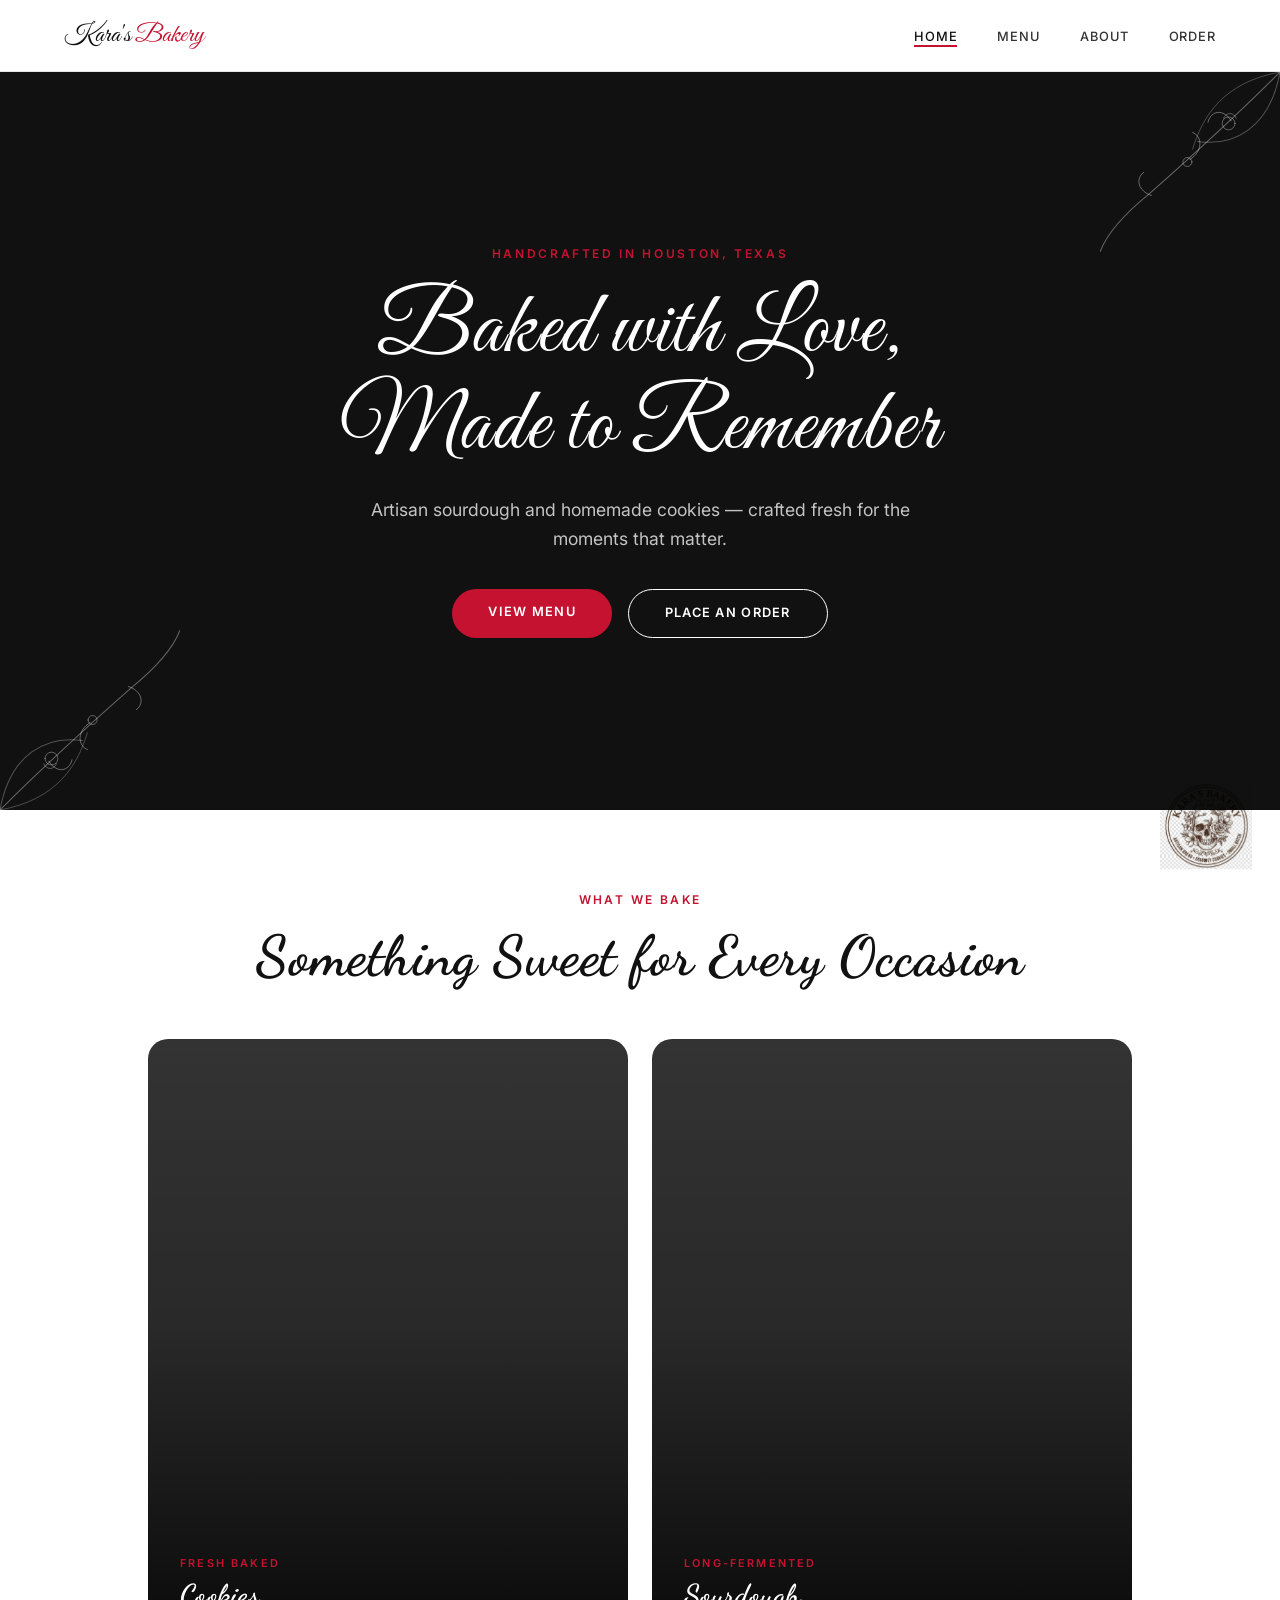
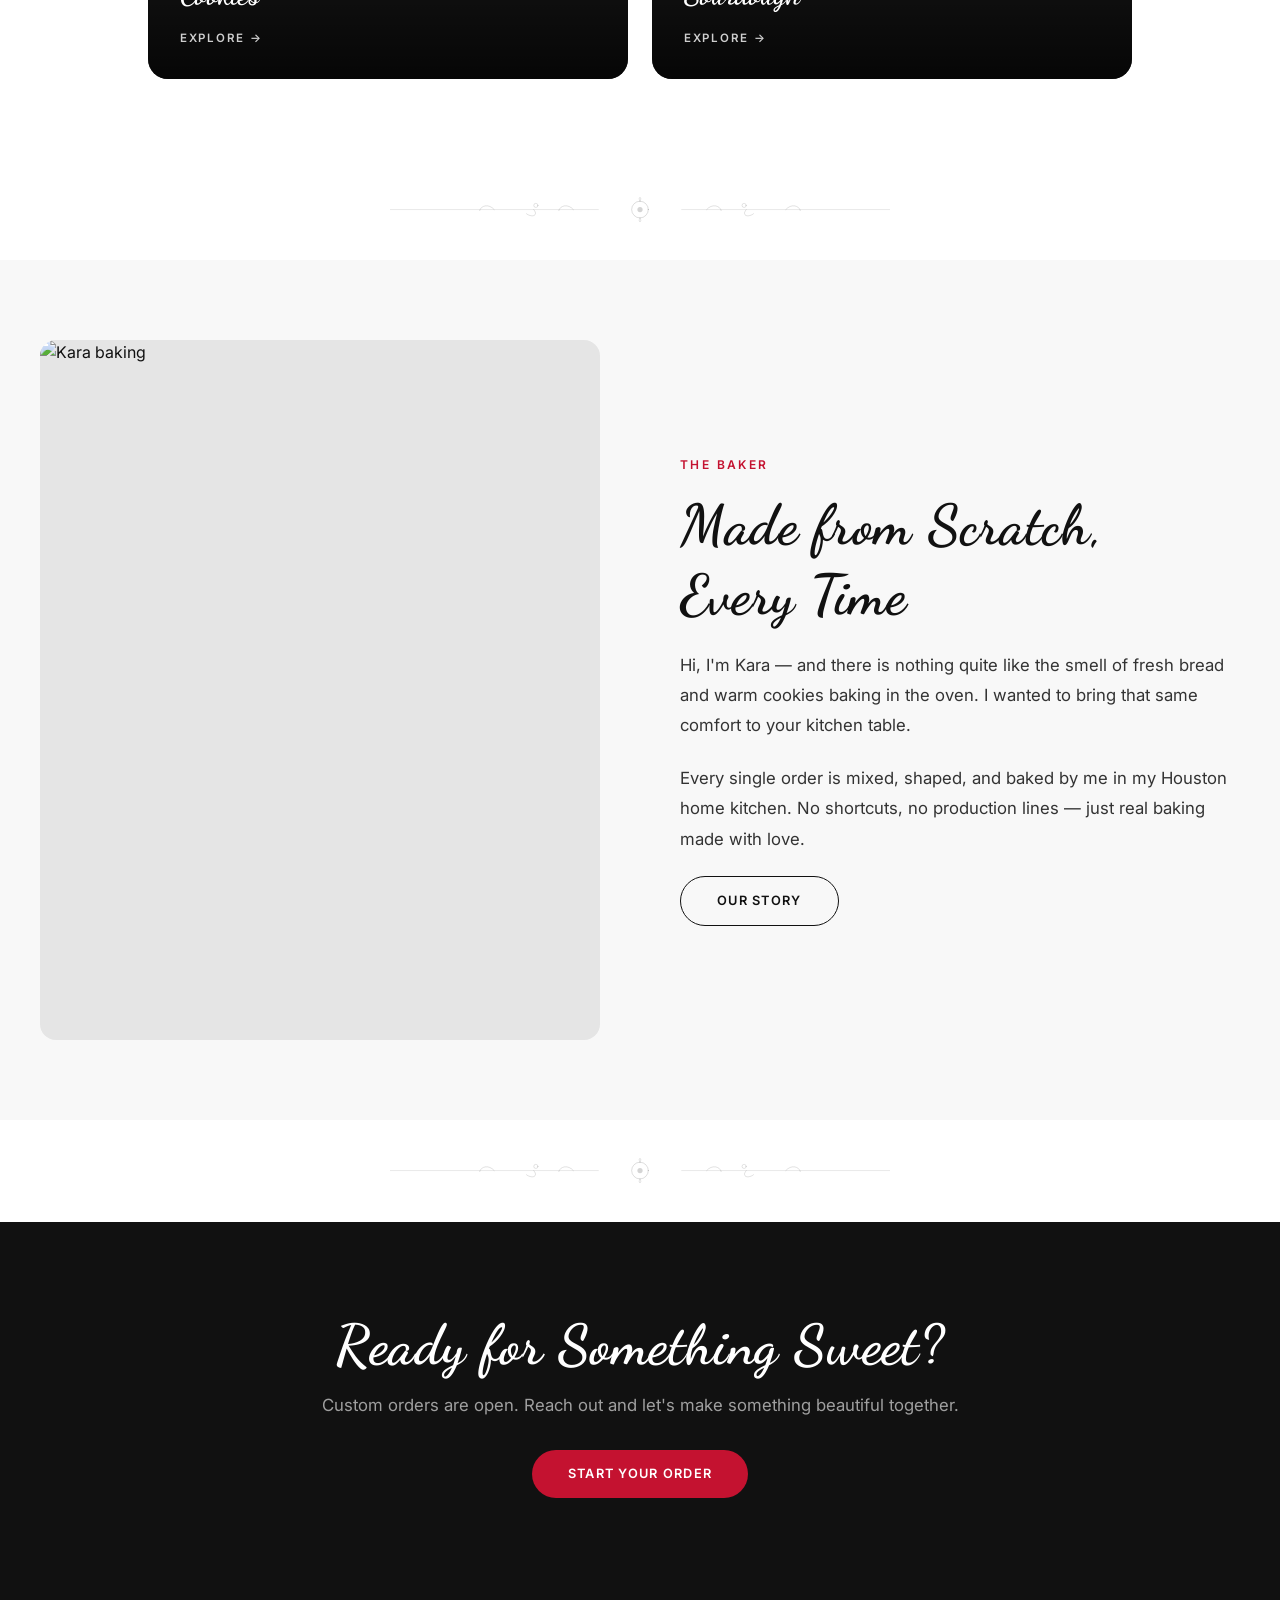
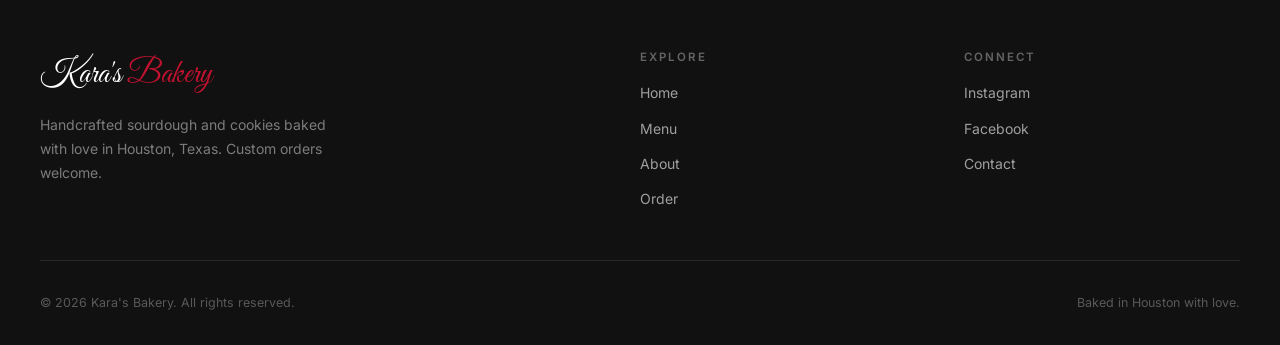
==== commit 5e8054fa: "Clean white palette with botanical floral details - Revert to crisp black/white/red (#111 black, pur" ====
--- a/index.html
+++ b/index.html
@@ -44,6 +44,32 @@
   <!-- Hero -->
   <section class="hero">
     <div class="hero__bg"></div>
+    <div class="hero__botanical hero__botanical--tr" aria-hidden="true">
+      <svg viewBox="0 0 140 140" xmlns="http://www.w3.org/2000/svg" fill="none" stroke="white" stroke-linecap="round" stroke-linejoin="round">
+        <path d="M140,0 C108,32 72,65 38,95 C22,108 6,124 0,140" stroke-width="0.8" stroke-opacity="0.35"/>
+        <path d="M140,0 C132,44 104,58 76,54" stroke-width="0.8" stroke-opacity="0.28"/>
+        <path d="M140,0 C96,8 80,34 72,60" stroke-width="0.7" stroke-opacity="0.28"/>
+        <path d="M102,38 C96,28 86,30 84,39 C92,38 102,38" stroke-width="0.65" stroke-opacity="0.45"/>
+        <path d="M70,68 C80,62 80,50 72,47 C68,56 70,68" stroke-width="0.65" stroke-opacity="0.45"/>
+        <path d="M40,96 C30,93 27,83 34,78 C40,86 40,96" stroke-width="0.65" stroke-opacity="0.45"/>
+        <circle cx="100" cy="40" r="5" stroke-width="0.65" stroke-opacity="0.4"/>
+        <path d="M96,36 C98,31 104,31 106,36" stroke-width="0.6" stroke-opacity="0.4"/>
+        <circle cx="68" cy="70" r="3.5" stroke-width="0.65" stroke-opacity="0.4"/>
+      </svg>
+    </div>
+    <div class="hero__botanical hero__botanical--bl" aria-hidden="true">
+      <svg viewBox="0 0 140 140" xmlns="http://www.w3.org/2000/svg" fill="none" stroke="white" stroke-linecap="round" stroke-linejoin="round">
+        <path d="M140,0 C108,32 72,65 38,95 C22,108 6,124 0,140" stroke-width="0.8" stroke-opacity="0.35"/>
+        <path d="M140,0 C132,44 104,58 76,54" stroke-width="0.8" stroke-opacity="0.28"/>
+        <path d="M140,0 C96,8 80,34 72,60" stroke-width="0.7" stroke-opacity="0.28"/>
+        <path d="M102,38 C96,28 86,30 84,39 C92,38 102,38" stroke-width="0.65" stroke-opacity="0.45"/>
+        <path d="M70,68 C80,62 80,50 72,47 C68,56 70,68" stroke-width="0.65" stroke-opacity="0.45"/>
+        <path d="M40,96 C30,93 27,83 34,78 C40,86 40,96" stroke-width="0.65" stroke-opacity="0.45"/>
+        <circle cx="100" cy="40" r="5" stroke-width="0.65" stroke-opacity="0.4"/>
+        <path d="M96,36 C98,31 104,31 106,36" stroke-width="0.6" stroke-opacity="0.4"/>
+        <circle cx="68" cy="70" r="3.5" stroke-width="0.65" stroke-opacity="0.4"/>
+      </svg>
+    </div>
     <div class="hero__content">
       <span class="hero__eyebrow">Handcrafted in Houston, Texas</span>
       <h1 class="hero__title">Baked with Love,<br>Made to Remember</h1>
@@ -81,6 +107,25 @@
     </div>
   </section>
 
+  <div class="floral-divider" aria-hidden="true">
+    <svg viewBox="0 0 480 28" xmlns="http://www.w3.org/2000/svg" fill="none" stroke-linecap="round" stroke-linejoin="round">
+      <line x1="0" y1="14" x2="200" y2="14" stroke="currentColor" stroke-width="0.5"/>
+      <line x1="280" y1="14" x2="480" y2="14" stroke="currentColor" stroke-width="0.5"/>
+      <circle cx="240" cy="14" r="8" stroke="currentColor" stroke-width="0.75"/>
+      <circle cx="240" cy="14" r="2.5" fill="currentColor" stroke="none"/>
+      <path d="M240,6 C237,1 243,1 240,6" stroke="currentColor" stroke-width="0.6" fill="none"/>
+      <path d="M240,22 C237,27 243,27 240,22" stroke="currentColor" stroke-width="0.6" fill="none"/>
+      <path d="M176,14 C171,8 163,10 162,15 C168,14 176,14" stroke="currentColor" stroke-width="0.65"/>
+      <path d="M138,14 C143,20 136,22 131,18 C135,14 138,14" stroke="currentColor" stroke-width="0.65"/>
+      <path d="M100,14 C95,8 87,10 86,15 C92,14 100,14" stroke="currentColor" stroke-width="0.65"/>
+      <circle cx="140" cy="10" r="2" stroke="currentColor" stroke-width="0.6"/>
+      <path d="M304,14 C309,8 317,10 318,15 C312,14 304,14" stroke="currentColor" stroke-width="0.65"/>
+      <path d="M342,14 C337,20 344,22 349,18 C345,14 342,14" stroke="currentColor" stroke-width="0.65"/>
+      <path d="M380,14 C385,8 393,10 394,15 C388,14 380,14" stroke="currentColor" stroke-width="0.65"/>
+      <circle cx="340" cy="10" r="2" stroke="currentColor" stroke-width="0.6"/>
+    </svg>
+  </div>
+
   <!-- About Snippet -->
   <section class="about-snippet">
     <div class="about-snippet__inner">
@@ -96,6 +141,25 @@
       </div>
     </div>
   </section>
+
+  <div class="floral-divider" aria-hidden="true">
+    <svg viewBox="0 0 480 28" xmlns="http://www.w3.org/2000/svg" fill="none" stroke-linecap="round" stroke-linejoin="round">
+      <line x1="0" y1="14" x2="200" y2="14" stroke="currentColor" stroke-width="0.5"/>
+      <line x1="280" y1="14" x2="480" y2="14" stroke="currentColor" stroke-width="0.5"/>
+      <circle cx="240" cy="14" r="8" stroke="currentColor" stroke-width="0.75"/>
+      <circle cx="240" cy="14" r="2.5" fill="currentColor" stroke="none"/>
+      <path d="M240,6 C237,1 243,1 240,6" stroke="currentColor" stroke-width="0.6" fill="none"/>
+      <path d="M240,22 C237,27 243,27 240,22" stroke="currentColor" stroke-width="0.6" fill="none"/>
+      <path d="M176,14 C171,8 163,10 162,15 C168,14 176,14" stroke="currentColor" stroke-width="0.65"/>
+      <path d="M138,14 C143,20 136,22 131,18 C135,14 138,14" stroke="currentColor" stroke-width="0.65"/>
+      <path d="M100,14 C95,8 87,10 86,15 C92,14 100,14" stroke="currentColor" stroke-width="0.65"/>
+      <circle cx="140" cy="10" r="2" stroke="currentColor" stroke-width="0.6"/>
+      <path d="M304,14 C309,8 317,10 318,15 C312,14 304,14" stroke="currentColor" stroke-width="0.65"/>
+      <path d="M342,14 C337,20 344,22 349,18 C345,14 342,14" stroke="currentColor" stroke-width="0.65"/>
+      <path d="M380,14 C385,8 393,10 394,15 C388,14 380,14" stroke="currentColor" stroke-width="0.65"/>
+      <circle cx="340" cy="10" r="2" stroke="currentColor" stroke-width="0.6"/>
+    </svg>
+  </div>
 
   <!-- CTA -->
   <section class="cta-banner">
--- a/css/style.css
+++ b/css/style.css
@@ -10,14 +10,14 @@
 
 /* Variables */
 :root {
-  --black:       #0D0D0D;
+  --black:       #111111;
   --white:       #FFFFFF;
-  --off-white:   #F9F7F5;
+  --off-white:   #F8F8F8;
   --red:         #C41230;
   --red-dark:    #9B0E27;
-  --gray-light:  #EBEBEB;
+  --gray-light:  #E5E5E5;
   --gray-mid:    #888888;
-  --gray-dark:   #3A3A3A;
+  --gray-dark:   #333333;
 
   --font-script: 'Great Vibes', cursive;
   --font-serif:  'Dancing Script', cursive;
@@ -75,6 +75,7 @@
   text-transform: uppercase;
   cursor: pointer;
   border: none;
+  border-radius: 50px;
   transition: background 0.2s ease, color 0.2s ease;
 }
 
@@ -182,7 +183,7 @@
   display: none;
   position: fixed;
   top: var(--nav-height); left: 0; right: 0;
-  background: var(--white);
+  background: var(--off-white);
   border-bottom: 1px solid var(--gray-light);
   padding: 1.5rem;
   z-index: 999;
@@ -209,8 +210,25 @@
   padding: 4rem 1.5rem 3.5rem;
   text-align: center;
   background: var(--off-white);
-  border-bottom: 1px solid var(--gray-light);
-}
+  position: relative;
+  overflow: hidden;
+}
+
+.page-hero::before,
+.page-hero::after {
+  content: '';
+  position: absolute;
+  width: 100px;
+  height: 100px;
+  background-image: url("data:image/svg+xml,%3Csvg xmlns='http://www.w3.org/2000/svg' viewBox='0 0 100 100' fill='none' stroke='%23111' stroke-linecap='round' stroke-linejoin='round'%3E%3Cpath d='M0,0 C30,20 55,45 60,100' stroke-width='0.7'/%3E%3Cpath d='M0,0 C40,8 60,30 58,58' stroke-width='0.7'/%3E%3Cpath d='M0,0 C15,35 5,60 8,90' stroke-width='0.6'/%3E%3Cpath d='M30,50 C24,43 26,34 32,32 C36,40 30,50' stroke-width='0.6'/%3E%3Cpath d='M46,34 C52,38 52,46 46,48 C42,40 46,34' stroke-width='0.6'/%3E%3Cpath d='M16,70 C10,66 9,57 16,55 C20,63 16,70' stroke-width='0.6'/%3E%3Ccircle cx='30' cy='50' r='3.5' stroke-width='0.6'/%3E%3Ccircle cx='16' cy='70' r='2.5' stroke-width='0.6'/%3E%3C/svg%3E");
+  background-size: contain;
+  background-repeat: no-repeat;
+  opacity: 0.1;
+  pointer-events: none;
+}
+
+.page-hero::before { top: 0; left: 0; }
+.page-hero::after  { bottom: 0; right: 0; transform: rotate(180deg); }
 
 .page-hero h1 { margin-bottom: 0.75rem; }
 
@@ -298,6 +316,7 @@
   background: var(--gray-dark);
   cursor: pointer;
   display: block;
+  border-radius: 20px;
 }
 
 .category-card__img {
@@ -379,6 +398,7 @@
   object-fit: cover;
   background: var(--gray-light);
   min-height: 300px;
+  border-radius: 16px;
 }
 
 .about-snippet__image::before {
@@ -387,6 +407,7 @@
   top: 1.5rem; left: -1.5rem;
   right: 1.5rem; bottom: -1.5rem;
   border: 2px solid var(--red);
+  border-radius: 16px;
   z-index: -1;
 }
 
@@ -417,7 +438,6 @@
   align-items: flex-end;
   gap: 2rem;
   padding-bottom: 1.5rem;
-  border-bottom: 1px solid var(--gray-light);
 }
 
 .menu-section__header h2 { flex: 1; }
@@ -440,14 +460,15 @@
 
 .menu-item {
   background: var(--white);
-  border: 1px solid var(--gray-light);
+  border-radius: 16px;
+  box-shadow: 0 2px 16px rgba(44, 26, 14, 0.07);
   overflow: hidden;
   transition: transform 0.2s ease, box-shadow 0.2s ease;
 }
 
 .menu-item:hover {
-  transform: translateY(-4px);
-  box-shadow: 0 12px 40px rgba(0,0,0,0.09);
+  transform: translateY(-5px);
+  box-shadow: 0 14px 40px rgba(44, 26, 14, 0.13);
 }
 
 .menu-item__img {
@@ -520,6 +541,7 @@
   object-fit: cover;
   background: var(--gray-light);
   min-height: 150px;
+  border-radius: 12px;
 }
 
 .about-story__images img:first-child {
@@ -542,9 +564,10 @@
 .value-item { text-align: center; }
 
 .value-item__icon {
-  width: 52px; height: 52px;
+  width: 56px; height: 56px;
   margin: 0 auto 1.25rem;
   border: 1.5px solid var(--red);
+  border-radius: 50%;
   display: flex;
   align-items: center;
   justify-content: center;
@@ -605,7 +628,7 @@
 .socials a:hover { color: var(--red); }
 
 /* Form */
-.contact-form { background: var(--off-white); padding: 2.5rem; }
+.contact-form { background: var(--off-white); padding: 2.5rem; border-radius: 20px; }
 
 .form-group { margin-bottom: 1.5rem; }
 
@@ -629,7 +652,7 @@
   color: var(--black);
   background: var(--white);
   border: 1px solid var(--gray-light);
-  border-radius: 0;
+  border-radius: 8px;
   outline: none;
   transition: border-color 0.2s;
   -webkit-appearance: none;
@@ -750,34 +773,69 @@
   .about-story__images img:first-child { grid-column: span 1; }
 }
 
+/* ---- Floral / botanical decorative elements ---- */
+.floral-divider {
+  display: flex;
+  justify-content: center;
+  align-items: center;
+  padding: 2.25rem 1.5rem;
+  color: rgba(17, 17, 17, 0.18);
+  overflow: hidden;
+}
+
+.floral-divider svg {
+  width: 100%;
+  max-width: 500px;
+  height: auto;
+  display: block;
+}
+
+/* Hero corner botanical sprigs */
+.hero__botanical {
+  position: absolute;
+  width: 180px;
+  height: 180px;
+  pointer-events: none;
+}
+
+.hero__botanical--tr { top: 0; right: 0; }
+.hero__botanical--bl { bottom: 0; left: 0; transform: rotate(180deg); }
+
+.hero__botanical svg {
+  width: 100%;
+  height: 100%;
+}
+
 /* ---- Floating logo ---- */
 .floating-logo {
-  position: fixed;
-  bottom: 1.75rem;
-  right: 1.75rem;
-  width: 92px;
-  height: 92px;
-  z-index: 500;
-  pointer-events: none;
-  transition: filter 0.4s ease;
-  opacity: 0.88;
+     position: fixed;
+     bottom: 1.75rem;
+     right: 1.75rem;
+     width: 92px;
+     height: 92px;
+     z-index: 500;
+     pointer-events: none;
+     transition: filter 0.4s ease;
+     opacity: 1;
+     mix-blend-mode: multiply;
 }
 
 .floating-logo img {
-  width: 100%;
-  height: 100%;
-  object-fit: contain;
+     width: 100%;
+     height: 100%;
+     object-fit: contain;
 }
 
 .floating-logo.on-dark {
-  filter: brightness(0) invert(1);
+     filter: invert(1);
+     mix-blend-mode: screen;
 }
 
 @media (max-width: 640px) {
-  .floating-logo {
-    width: 62px;
-    height: 62px;
-    bottom: 1rem;
-    right: 1rem;
-  }
-}
+     .floating-logo {
+            width: 62px;
+            height: 62px;
+            bottom: 1rem;
+            right: 1rem;
+     }
+}
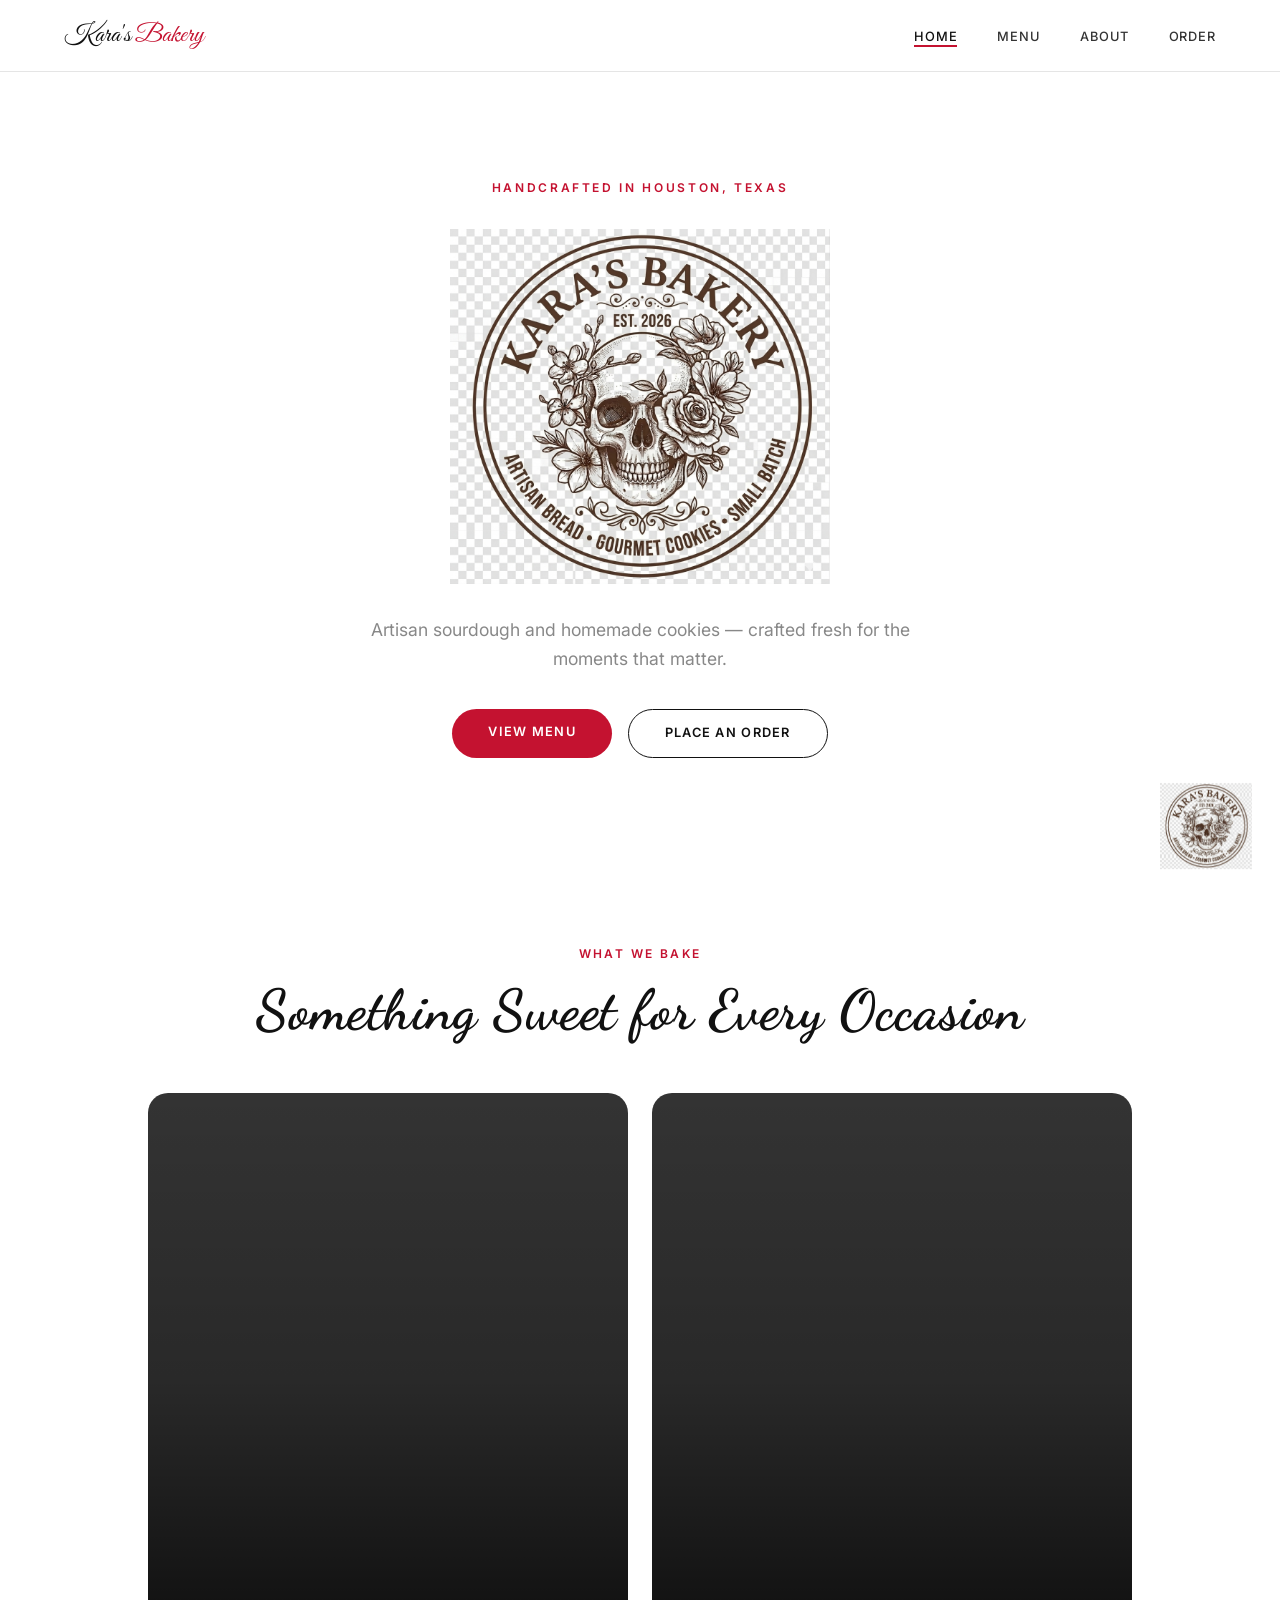
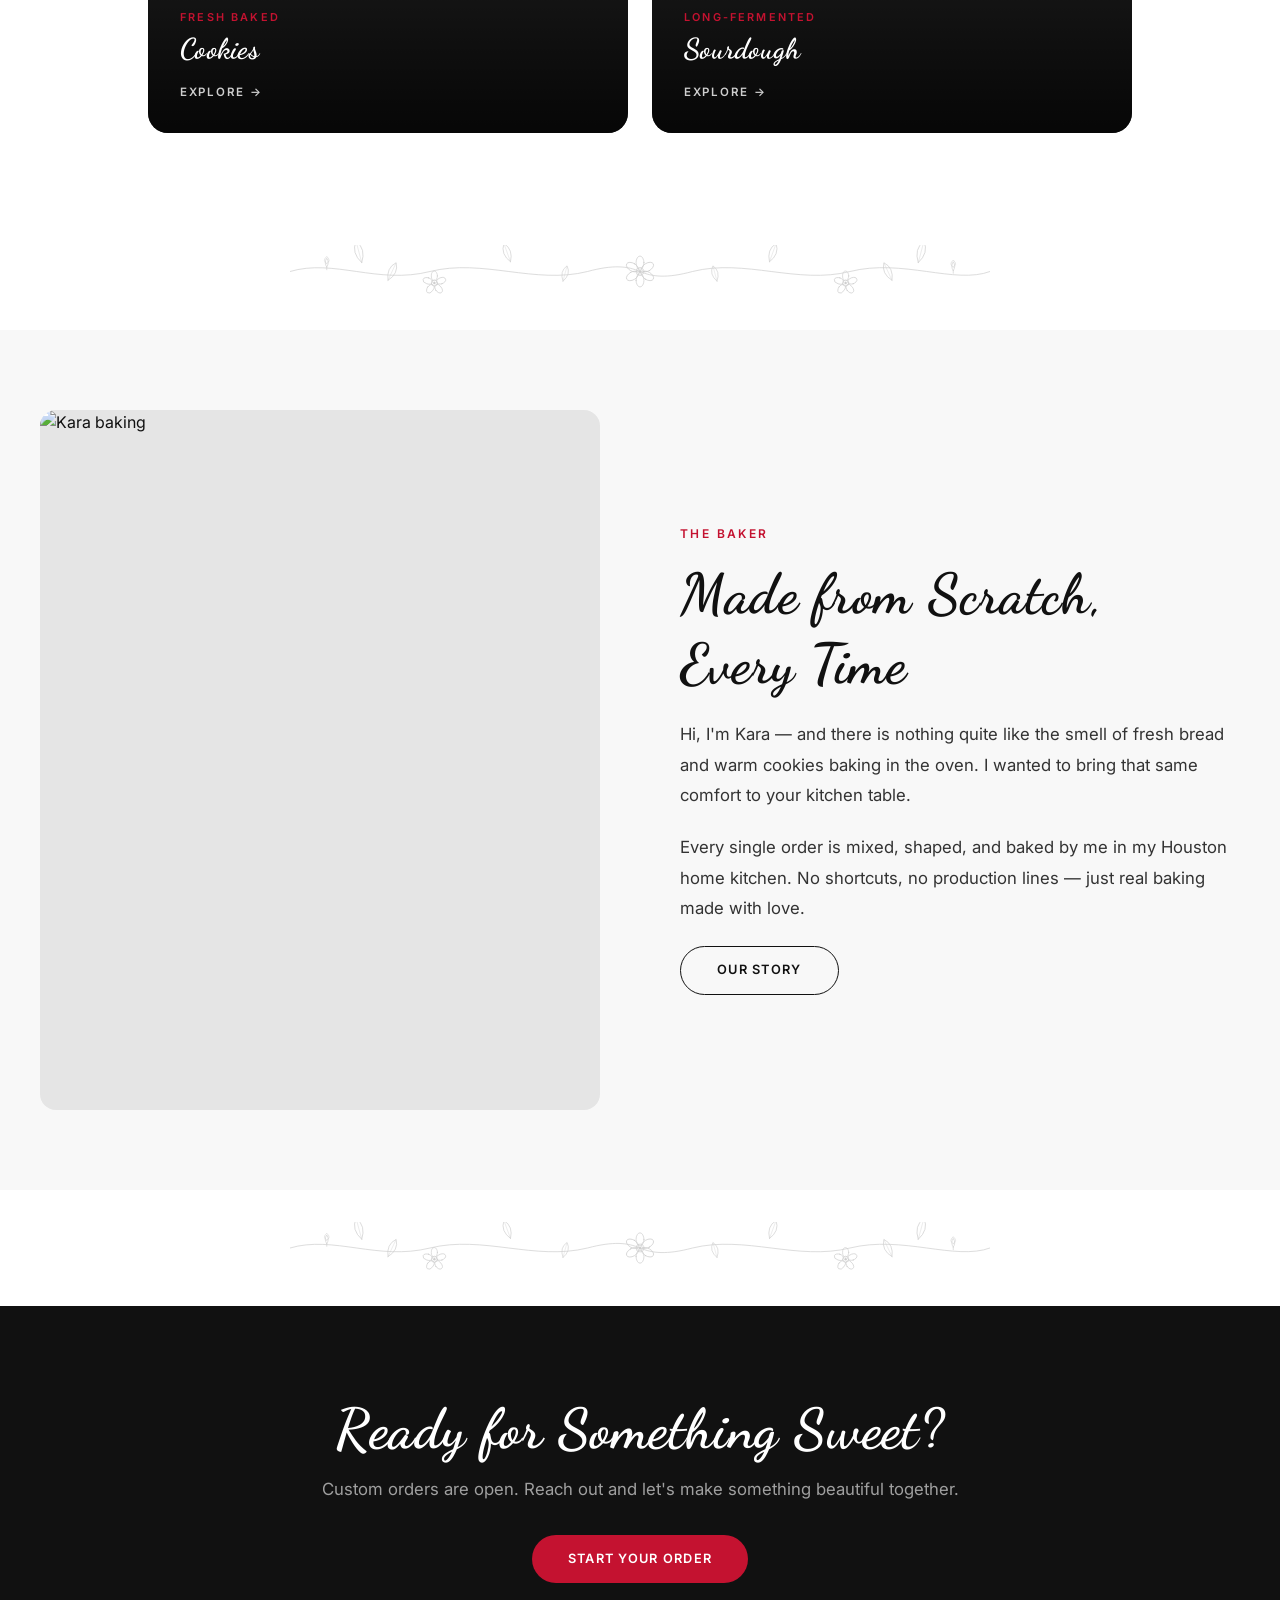
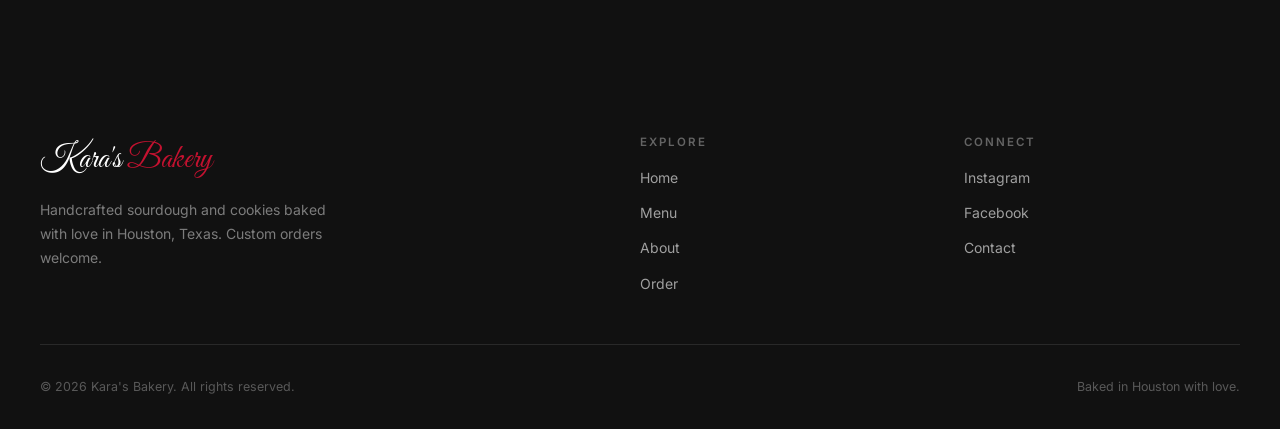
==== commit fe47a5db: "Logo as hero centerpiece, real botanical SVG florals, clean white - Hero redesigned: white bg, large" ====
--- a/index.html
+++ b/index.html
@@ -43,40 +43,13 @@
 
   <!-- Hero -->
   <section class="hero">
-    <div class="hero__bg"></div>
-    <div class="hero__botanical hero__botanical--tr" aria-hidden="true">
-      <svg viewBox="0 0 140 140" xmlns="http://www.w3.org/2000/svg" fill="none" stroke="white" stroke-linecap="round" stroke-linejoin="round">
-        <path d="M140,0 C108,32 72,65 38,95 C22,108 6,124 0,140" stroke-width="0.8" stroke-opacity="0.35"/>
-        <path d="M140,0 C132,44 104,58 76,54" stroke-width="0.8" stroke-opacity="0.28"/>
-        <path d="M140,0 C96,8 80,34 72,60" stroke-width="0.7" stroke-opacity="0.28"/>
-        <path d="M102,38 C96,28 86,30 84,39 C92,38 102,38" stroke-width="0.65" stroke-opacity="0.45"/>
-        <path d="M70,68 C80,62 80,50 72,47 C68,56 70,68" stroke-width="0.65" stroke-opacity="0.45"/>
-        <path d="M40,96 C30,93 27,83 34,78 C40,86 40,96" stroke-width="0.65" stroke-opacity="0.45"/>
-        <circle cx="100" cy="40" r="5" stroke-width="0.65" stroke-opacity="0.4"/>
-        <path d="M96,36 C98,31 104,31 106,36" stroke-width="0.6" stroke-opacity="0.4"/>
-        <circle cx="68" cy="70" r="3.5" stroke-width="0.65" stroke-opacity="0.4"/>
-      </svg>
-    </div>
-    <div class="hero__botanical hero__botanical--bl" aria-hidden="true">
-      <svg viewBox="0 0 140 140" xmlns="http://www.w3.org/2000/svg" fill="none" stroke="white" stroke-linecap="round" stroke-linejoin="round">
-        <path d="M140,0 C108,32 72,65 38,95 C22,108 6,124 0,140" stroke-width="0.8" stroke-opacity="0.35"/>
-        <path d="M140,0 C132,44 104,58 76,54" stroke-width="0.8" stroke-opacity="0.28"/>
-        <path d="M140,0 C96,8 80,34 72,60" stroke-width="0.7" stroke-opacity="0.28"/>
-        <path d="M102,38 C96,28 86,30 84,39 C92,38 102,38" stroke-width="0.65" stroke-opacity="0.45"/>
-        <path d="M70,68 C80,62 80,50 72,47 C68,56 70,68" stroke-width="0.65" stroke-opacity="0.45"/>
-        <path d="M40,96 C30,93 27,83 34,78 C40,86 40,96" stroke-width="0.65" stroke-opacity="0.45"/>
-        <circle cx="100" cy="40" r="5" stroke-width="0.65" stroke-opacity="0.4"/>
-        <path d="M96,36 C98,31 104,31 106,36" stroke-width="0.6" stroke-opacity="0.4"/>
-        <circle cx="68" cy="70" r="3.5" stroke-width="0.65" stroke-opacity="0.4"/>
-      </svg>
-    </div>
     <div class="hero__content">
       <span class="hero__eyebrow">Handcrafted in Houston, Texas</span>
-      <h1 class="hero__title">Baked with Love,<br>Made to Remember</h1>
+      <img src="images/logo/logo.png" class="hero__logo" alt="Kara's Bakery">
       <p class="hero__subtitle">Artisan sourdough and homemade cookies — crafted fresh for the moments that matter.</p>
       <div class="hero__actions">
         <a href="menu.html" class="btn btn--red">View Menu</a>
-        <a href="contact.html" class="btn btn--outline">Place an Order</a>
+        <a href="contact.html" class="btn btn--outline-dark">Place an Order</a>
       </div>
     </div>
   </section>
@@ -108,22 +81,7 @@
   </section>
 
   <div class="floral-divider" aria-hidden="true">
-    <svg viewBox="0 0 480 28" xmlns="http://www.w3.org/2000/svg" fill="none" stroke-linecap="round" stroke-linejoin="round">
-      <line x1="0" y1="14" x2="200" y2="14" stroke="currentColor" stroke-width="0.5"/>
-      <line x1="280" y1="14" x2="480" y2="14" stroke="currentColor" stroke-width="0.5"/>
-      <circle cx="240" cy="14" r="8" stroke="currentColor" stroke-width="0.75"/>
-      <circle cx="240" cy="14" r="2.5" fill="currentColor" stroke="none"/>
-      <path d="M240,6 C237,1 243,1 240,6" stroke="currentColor" stroke-width="0.6" fill="none"/>
-      <path d="M240,22 C237,27 243,27 240,22" stroke="currentColor" stroke-width="0.6" fill="none"/>
-      <path d="M176,14 C171,8 163,10 162,15 C168,14 176,14" stroke="currentColor" stroke-width="0.65"/>
-      <path d="M138,14 C143,20 136,22 131,18 C135,14 138,14" stroke="currentColor" stroke-width="0.65"/>
-      <path d="M100,14 C95,8 87,10 86,15 C92,14 100,14" stroke="currentColor" stroke-width="0.65"/>
-      <circle cx="140" cy="10" r="2" stroke="currentColor" stroke-width="0.6"/>
-      <path d="M304,14 C309,8 317,10 318,15 C312,14 304,14" stroke="currentColor" stroke-width="0.65"/>
-      <path d="M342,14 C337,20 344,22 349,18 C345,14 342,14" stroke="currentColor" stroke-width="0.65"/>
-      <path d="M380,14 C385,8 393,10 394,15 C388,14 380,14" stroke="currentColor" stroke-width="0.65"/>
-      <circle cx="340" cy="10" r="2" stroke="currentColor" stroke-width="0.6"/>
-    </svg>
+    <img src="images/floral-divider.svg" alt="">
   </div>
 
   <!-- About Snippet -->
@@ -143,22 +101,7 @@
   </section>
 
   <div class="floral-divider" aria-hidden="true">
-    <svg viewBox="0 0 480 28" xmlns="http://www.w3.org/2000/svg" fill="none" stroke-linecap="round" stroke-linejoin="round">
-      <line x1="0" y1="14" x2="200" y2="14" stroke="currentColor" stroke-width="0.5"/>
-      <line x1="280" y1="14" x2="480" y2="14" stroke="currentColor" stroke-width="0.5"/>
-      <circle cx="240" cy="14" r="8" stroke="currentColor" stroke-width="0.75"/>
-      <circle cx="240" cy="14" r="2.5" fill="currentColor" stroke="none"/>
-      <path d="M240,6 C237,1 243,1 240,6" stroke="currentColor" stroke-width="0.6" fill="none"/>
-      <path d="M240,22 C237,27 243,27 240,22" stroke="currentColor" stroke-width="0.6" fill="none"/>
-      <path d="M176,14 C171,8 163,10 162,15 C168,14 176,14" stroke="currentColor" stroke-width="0.65"/>
-      <path d="M138,14 C143,20 136,22 131,18 C135,14 138,14" stroke="currentColor" stroke-width="0.65"/>
-      <path d="M100,14 C95,8 87,10 86,15 C92,14 100,14" stroke="currentColor" stroke-width="0.65"/>
-      <circle cx="140" cy="10" r="2" stroke="currentColor" stroke-width="0.6"/>
-      <path d="M304,14 C309,8 317,10 318,15 C312,14 304,14" stroke="currentColor" stroke-width="0.65"/>
-      <path d="M342,14 C337,20 344,22 349,18 C345,14 342,14" stroke="currentColor" stroke-width="0.65"/>
-      <path d="M380,14 C385,8 393,10 394,15 C388,14 380,14" stroke="currentColor" stroke-width="0.65"/>
-      <circle cx="340" cy="10" r="2" stroke="currentColor" stroke-width="0.6"/>
-    </svg>
+    <img src="images/floral-divider.svg" alt="">
   </div>
 
   <!-- CTA -->
--- a/css/style.css
+++ b/css/style.css
@@ -218,12 +218,12 @@
 .page-hero::after {
   content: '';
   position: absolute;
-  width: 100px;
-  height: 100px;
-  background-image: url("data:image/svg+xml,%3Csvg xmlns='http://www.w3.org/2000/svg' viewBox='0 0 100 100' fill='none' stroke='%23111' stroke-linecap='round' stroke-linejoin='round'%3E%3Cpath d='M0,0 C30,20 55,45 60,100' stroke-width='0.7'/%3E%3Cpath d='M0,0 C40,8 60,30 58,58' stroke-width='0.7'/%3E%3Cpath d='M0,0 C15,35 5,60 8,90' stroke-width='0.6'/%3E%3Cpath d='M30,50 C24,43 26,34 32,32 C36,40 30,50' stroke-width='0.6'/%3E%3Cpath d='M46,34 C52,38 52,46 46,48 C42,40 46,34' stroke-width='0.6'/%3E%3Cpath d='M16,70 C10,66 9,57 16,55 C20,63 16,70' stroke-width='0.6'/%3E%3Ccircle cx='30' cy='50' r='3.5' stroke-width='0.6'/%3E%3Ccircle cx='16' cy='70' r='2.5' stroke-width='0.6'/%3E%3C/svg%3E");
+  width: 120px;
+  height: 120px;
+  background-image: url('../images/floral-corner.svg');
   background-size: contain;
   background-repeat: no-repeat;
-  opacity: 0.1;
+  opacity: 0.12;
   pointer-events: none;
 }
 
@@ -241,31 +241,25 @@
 /* ---- HOME: Hero ---- */
 .hero {
   margin-top: var(--nav-height);
-  height: calc(90vh - var(--nav-height));
-  min-height: 500px;
-  position: relative;
+  min-height: 88vh;
   display: flex;
   align-items: center;
   justify-content: center;
-  overflow: hidden;
-  background: var(--black);
-}
-
-.hero__bg {
-  position: absolute;
-  inset: 0;
-  background-image: url('../images/hero.jpg');
-  background-size: cover;
-  background-position: center;
-  opacity: 0.45;
+  background: var(--white);
+  padding: 4rem 1.5rem;
 }
 
 .hero__content {
-  position: relative;
   text-align: center;
-  color: var(--white);
-  padding: 0 1.5rem;
-  max-width: 800px;
+  max-width: 680px;
+  padding: 0;
+}
+
+.hero__logo {
+  width: clamp(200px, 42vw, 380px);
+  height: auto;
+  margin: 0 auto 2rem;
+  display: block;
 }
 
 .hero__eyebrow {
@@ -275,14 +269,12 @@
   letter-spacing: 0.22em;
   text-transform: uppercase;
   color: var(--red);
-  margin-bottom: 1.25rem;
-}
-
-.hero__title { color: var(--white); margin-bottom: 1.25rem; }
+  margin-bottom: 2rem;
+}
 
 .hero__subtitle {
   font-size: 1.1rem;
-  color: rgba(255,255,255,0.75);
+  color: var(--gray-mid);
   max-width: 52ch;
   margin: 0 auto 2.25rem;
 }
@@ -762,8 +754,6 @@
 @media (max-width: 600px) {
   :root { --section-pad: 3.5rem 1.25rem; }
 
-  .hero { height: 85vh; }
-
   .menu-section__header { flex-direction: column; align-items: flex-start; gap: 0.5rem; }
   .menu-section__header p { text-align: left; }
 
@@ -773,37 +763,20 @@
   .about-story__images img:first-child { grid-column: span 1; }
 }
 
-/* ---- Floral / botanical decorative elements ---- */
+/* ---- Floral decorative elements ---- */
 .floral-divider {
   display: flex;
   justify-content: center;
-  align-items: center;
-  padding: 2.25rem 1.5rem;
-  color: rgba(17, 17, 17, 0.18);
+  padding: 2rem 1.5rem;
   overflow: hidden;
 }
 
-.floral-divider svg {
+.floral-divider img {
   width: 100%;
-  max-width: 500px;
+  max-width: 700px;
   height: auto;
   display: block;
-}
-
-/* Hero corner botanical sprigs */
-.hero__botanical {
-  position: absolute;
-  width: 180px;
-  height: 180px;
-  pointer-events: none;
-}
-
-.hero__botanical--tr { top: 0; right: 0; }
-.hero__botanical--bl { bottom: 0; left: 0; transform: rotate(180deg); }
-
-.hero__botanical svg {
-  width: 100%;
-  height: 100%;
+  opacity: 0.2;
 }
 
 /* ---- Floating logo ---- */
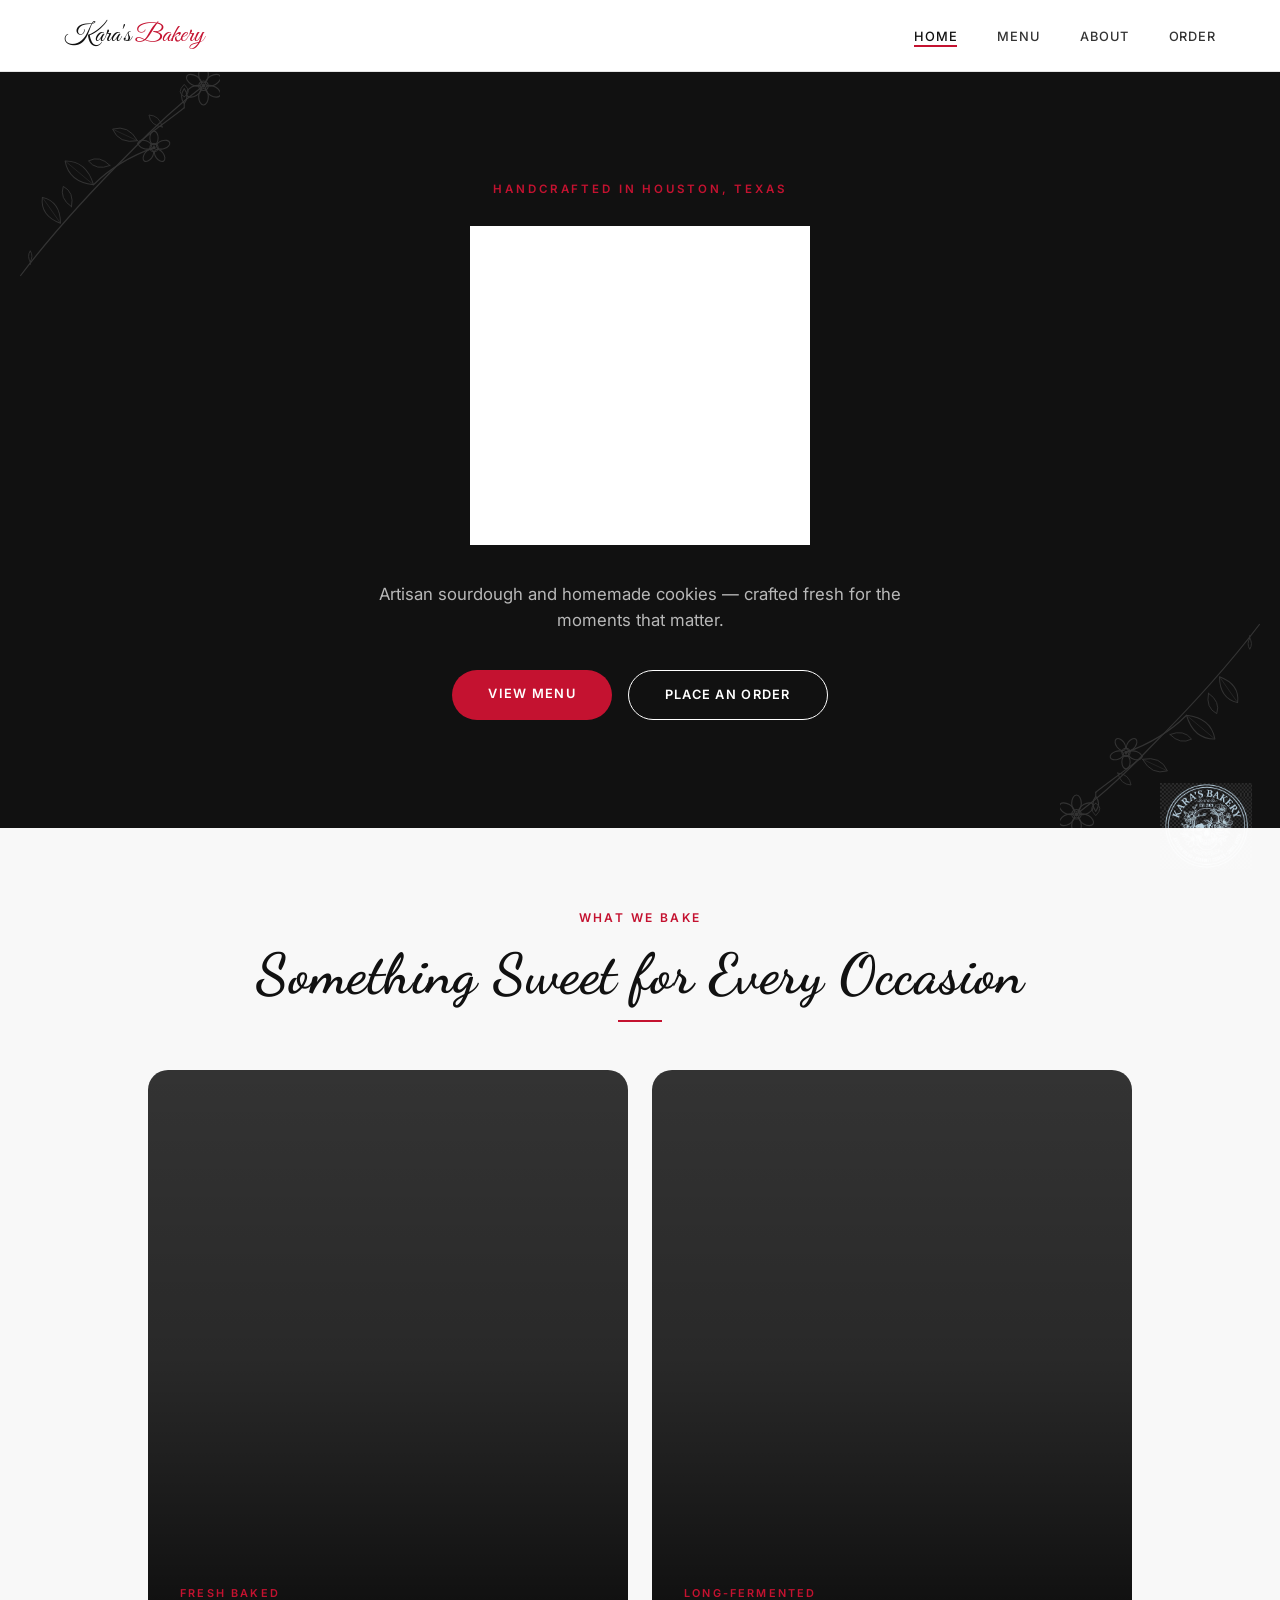
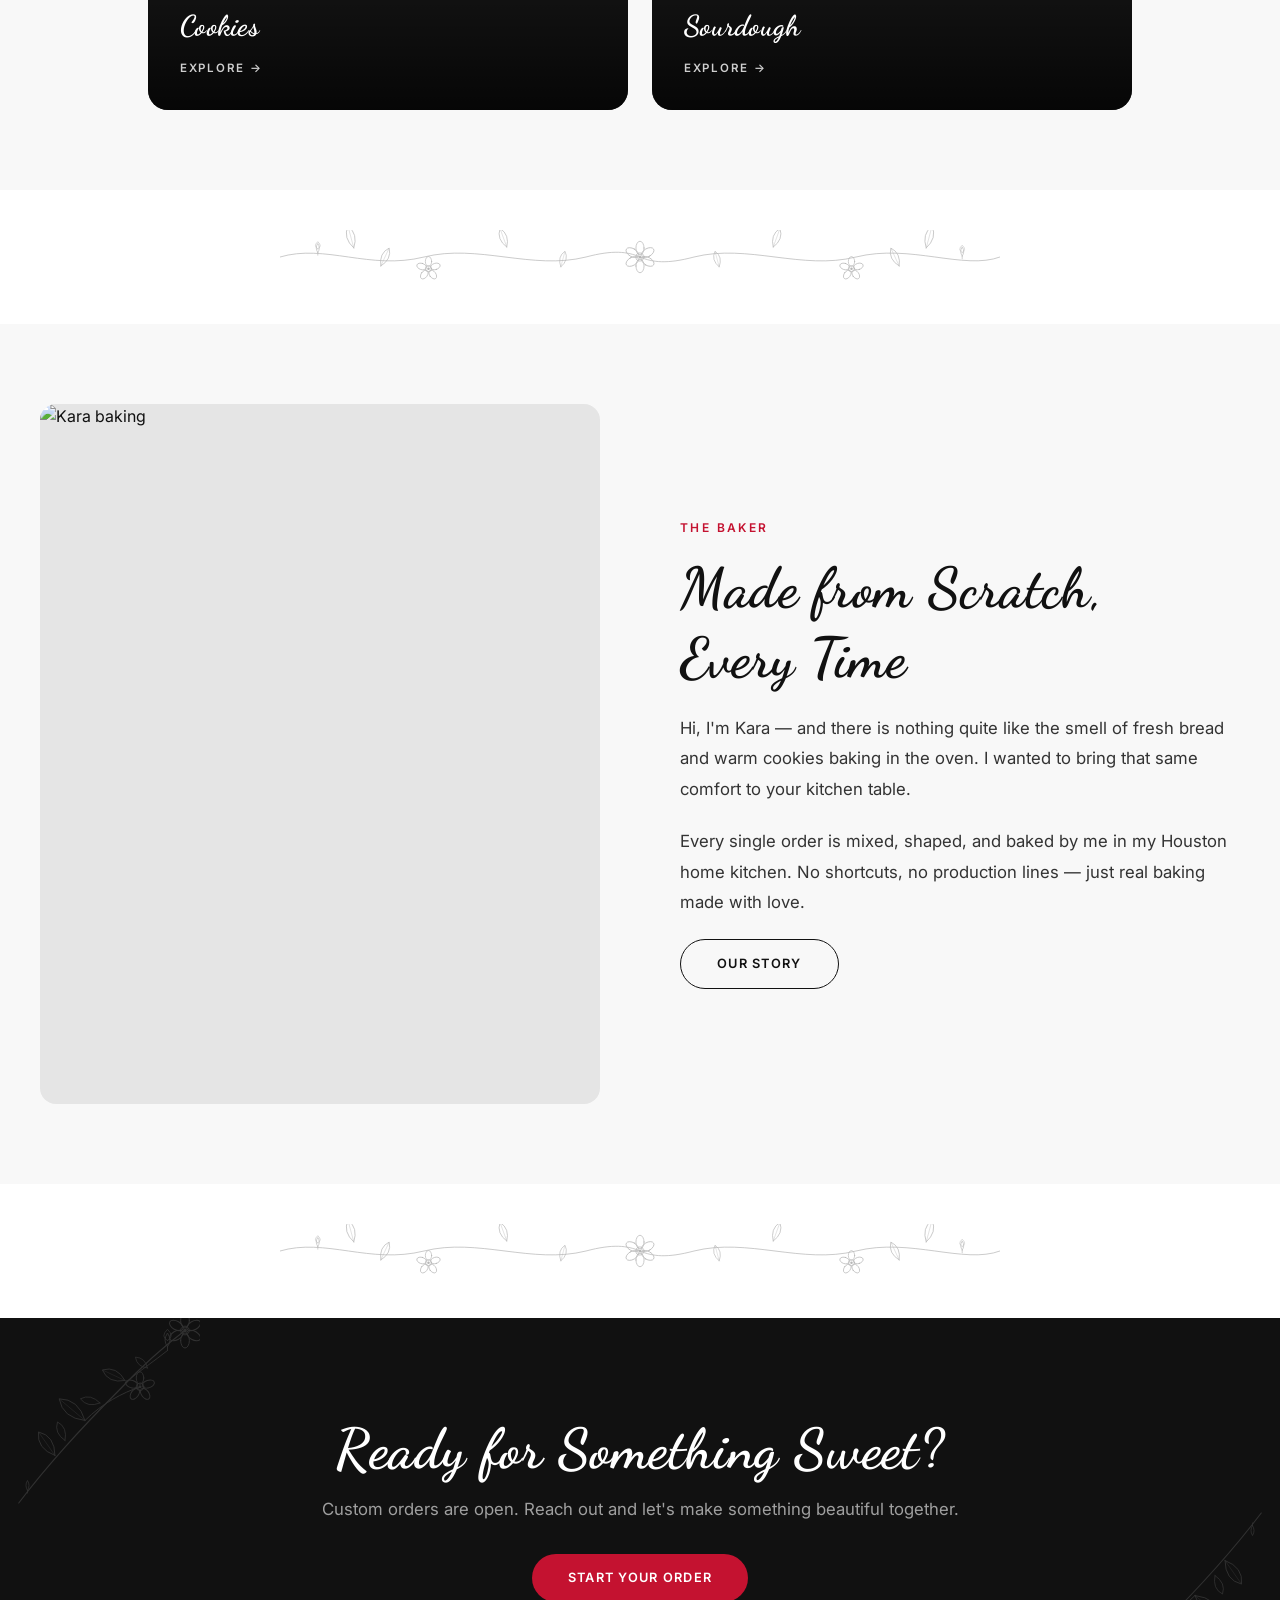
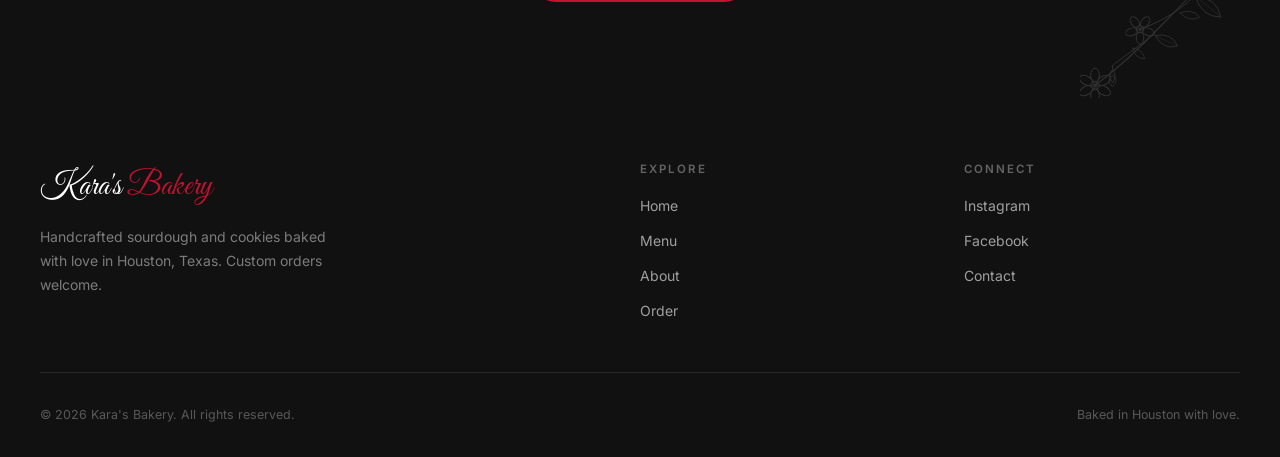
==== commit 2a238349: "Dark hero back, logo white on black, botanical florals on all dark sections - Hero: dark black backg" ====
--- a/index.html
+++ b/index.html
@@ -43,13 +43,14 @@
 
   <!-- Hero -->
   <section class="hero">
+    <div class="hero__bg"></div>
     <div class="hero__content">
       <span class="hero__eyebrow">Handcrafted in Houston, Texas</span>
       <img src="images/logo/logo.png" class="hero__logo" alt="Kara's Bakery">
       <p class="hero__subtitle">Artisan sourdough and homemade cookies — crafted fresh for the moments that matter.</p>
       <div class="hero__actions">
         <a href="menu.html" class="btn btn--red">View Menu</a>
-        <a href="contact.html" class="btn btn--outline-dark">Place an Order</a>
+        <a href="contact.html" class="btn btn--outline">Place an Order</a>
       </div>
     </div>
   </section>
--- a/css/style.css
+++ b/css/style.css
@@ -207,7 +207,7 @@
 /* ---- Page Hero (inner pages) ---- */
 .page-hero {
   margin-top: var(--nav-height);
-  padding: 4rem 1.5rem 3.5rem;
+  padding: 4.5rem 1.5rem 4rem;
   text-align: center;
   background: var(--off-white);
   position: relative;
@@ -218,12 +218,12 @@
 .page-hero::after {
   content: '';
   position: absolute;
-  width: 120px;
-  height: 120px;
+  width: 160px;
+  height: 160px;
   background-image: url('../images/floral-corner.svg');
   background-size: contain;
   background-repeat: no-repeat;
-  opacity: 0.12;
+  opacity: 0.18;
   pointer-events: none;
 }
 
@@ -241,48 +241,80 @@
 /* ---- HOME: Hero ---- */
 .hero {
   margin-top: var(--nav-height);
-  min-height: 88vh;
+  height: calc(92vh - var(--nav-height));
+  min-height: 560px;
+  position: relative;
   display: flex;
   align-items: center;
   justify-content: center;
-  background: var(--white);
-  padding: 4rem 1.5rem;
-}
+  overflow: hidden;
+  background: var(--black);
+}
+
+.hero__bg {
+  position: absolute;
+  inset: 0;
+  background-image: url('../images/hero.jpg');
+  background-size: cover;
+  background-position: center;
+  opacity: 0.25;
+}
+
+/* Floral botanical corners on hero */
+.hero::before,
+.hero::after {
+  content: '';
+  position: absolute;
+  width: 220px;
+  height: 220px;
+  background-image: url('../images/floral-corner.svg');
+  background-size: contain;
+  background-repeat: no-repeat;
+  filter: brightness(0) invert(1);
+  opacity: 0.14;
+  pointer-events: none;
+}
+
+.hero::before { top: 0; left: 0; }
+.hero::after  { bottom: 0; right: 0; transform: rotate(180deg); }
 
 .hero__content {
+  position: relative;
   text-align: center;
-  max-width: 680px;
-  padding: 0;
+  color: var(--white);
+  padding: 0 1.5rem;
+  max-width: 700px;
 }
 
 .hero__logo {
-  width: clamp(200px, 42vw, 380px);
+  width: clamp(180px, 38vw, 340px);
   height: auto;
-  margin: 0 auto 2rem;
-  display: block;
+  margin: 0 auto 2.25rem;
+  display: block;
+  filter: brightness(0) invert(1);
 }
 
 .hero__eyebrow {
   display: block;
-  font-size: 0.75rem;
+  font-size: 0.72rem;
   font-weight: 600;
-  letter-spacing: 0.22em;
+  letter-spacing: 0.25em;
   text-transform: uppercase;
   color: var(--red);
-  margin-bottom: 2rem;
+  margin-bottom: 1.75rem;
 }
 
 .hero__subtitle {
-  font-size: 1.1rem;
-  color: var(--gray-mid);
-  max-width: 52ch;
+  font-size: 1.05rem;
+  color: rgba(255,255,255,0.7);
+  max-width: 50ch;
   margin: 0 auto 2.25rem;
 }
 
 .hero__actions { display: flex; gap: 1rem; justify-content: center; flex-wrap: wrap; }
 
 /* ---- HOME: Categories ---- */
-.categories { padding: var(--section-pad); }
+.categories { padding: var(--section-pad); background: var(--off-white); }
 
 .categories__header {
   text-align: center;
@@ -291,6 +323,15 @@
 }
 
 .categories__header .label { margin-bottom: 0.75rem; }
+
+.categories__header h2::after {
+  content: '';
+  display: block;
+  width: 44px;
+  height: 2px;
+  background: var(--red);
+  margin: 0.65rem auto 0;
+}
 
 .categories__grid {
   display: grid;
@@ -405,11 +446,30 @@
 
 /* ---- HOME: CTA Banner ---- */
 .cta-banner {
-  padding: 5.5rem 1.5rem;
+  padding: 6rem 1.5rem;
   background: var(--black);
   text-align: center;
   color: var(--white);
-}
+  position: relative;
+  overflow: hidden;
+}
+
+.cta-banner::before,
+.cta-banner::after {
+  content: '';
+  position: absolute;
+  width: 200px;
+  height: 200px;
+  background-image: url('../images/floral-corner.svg');
+  background-size: contain;
+  background-repeat: no-repeat;
+  filter: brightness(0) invert(1);
+  opacity: 0.13;
+  pointer-events: none;
+}
+
+.cta-banner::before { top: 0; left: 0; }
+.cta-banner::after  { bottom: 0; right: 0; transform: rotate(180deg); }
 
 .cta-banner h2 { margin-bottom: 0.75rem; }
 
@@ -430,6 +490,16 @@
   align-items: flex-end;
   gap: 2rem;
   padding-bottom: 1.5rem;
+  border-bottom: 1px solid var(--gray-light);
+}
+
+.menu-section__header h2::after {
+  content: '';
+  display: block;
+  width: 44px;
+  height: 2px;
+  background: var(--red);
+  margin-top: 0.65rem;
 }
 
 .menu-section__header h2 { flex: 1; }
@@ -491,11 +561,30 @@
 }
 
 .order-note {
-  padding: 3.5rem 1.5rem;
+  padding: 4.5rem 1.5rem;
   background: var(--black);
   text-align: center;
   color: var(--white);
-}
+  position: relative;
+  overflow: hidden;
+}
+
+.order-note::before,
+.order-note::after {
+  content: '';
+  position: absolute;
+  width: 160px;
+  height: 160px;
+  background-image: url('../images/floral-corner.svg');
+  background-size: contain;
+  background-repeat: no-repeat;
+  filter: brightness(0) invert(1);
+  opacity: 0.13;
+  pointer-events: none;
+}
+
+.order-note::before { top: 0; left: 0; }
+.order-note::after  { bottom: 0; right: 0; transform: rotate(180deg); }
 
 .order-note h3 { font-size: 1.5rem; margin-bottom: 0.6rem; }
 
@@ -513,6 +602,15 @@
 
 .about-story__content .label { margin-bottom: 1rem; }
 .about-story__content h2     { margin-bottom: 1.5rem; }
+
+.about-story__content h2::after {
+  content: '';
+  display: block;
+  width: 44px;
+  height: 2px;
+  background: var(--red);
+  margin-top: 0.65rem;
+}
 
 .about-story__content p {
   color: var(--gray-dark);
@@ -767,16 +865,16 @@
 .floral-divider {
   display: flex;
   justify-content: center;
-  padding: 2rem 1.5rem;
+  padding: 2.5rem 1.5rem;
   overflow: hidden;
 }
 
 .floral-divider img {
   width: 100%;
-  max-width: 700px;
+  max-width: 720px;
   height: auto;
   display: block;
-  opacity: 0.2;
+  opacity: 0.3;
 }
 
 /* ---- Floating logo ---- */
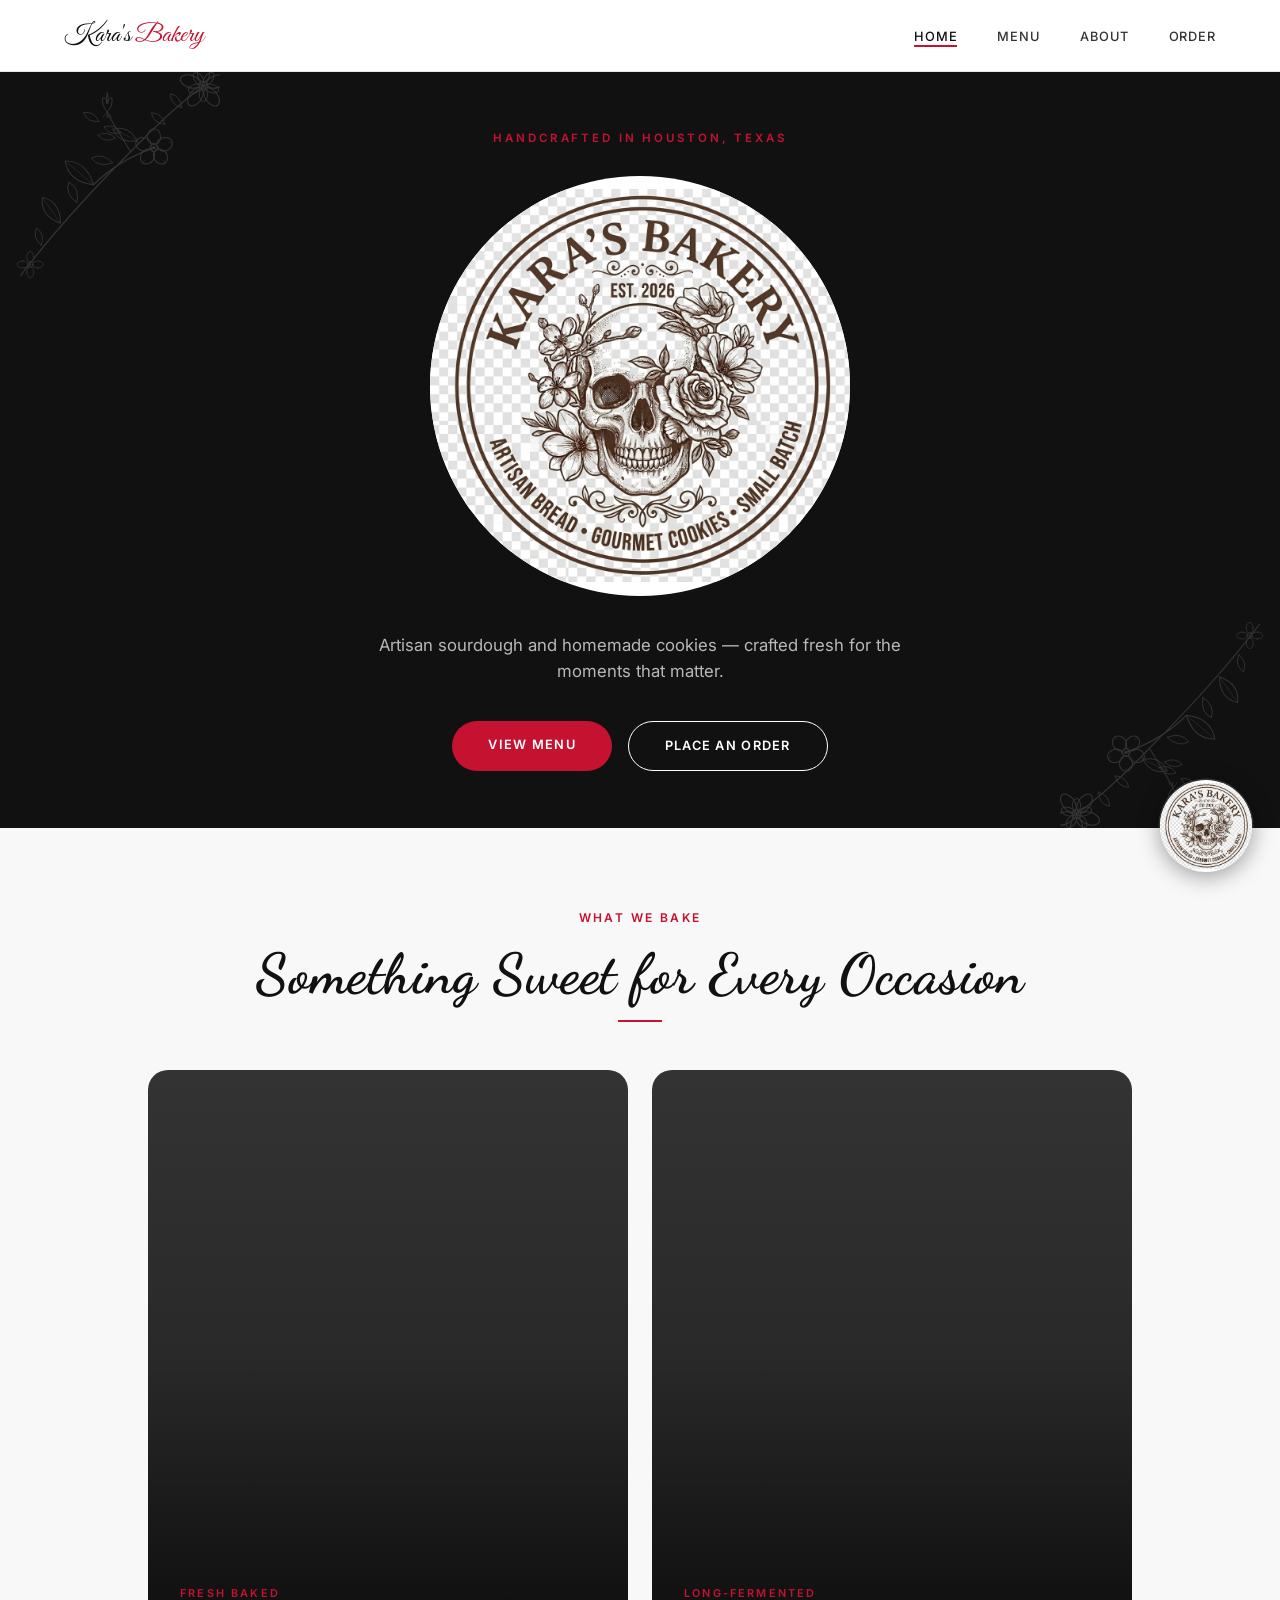
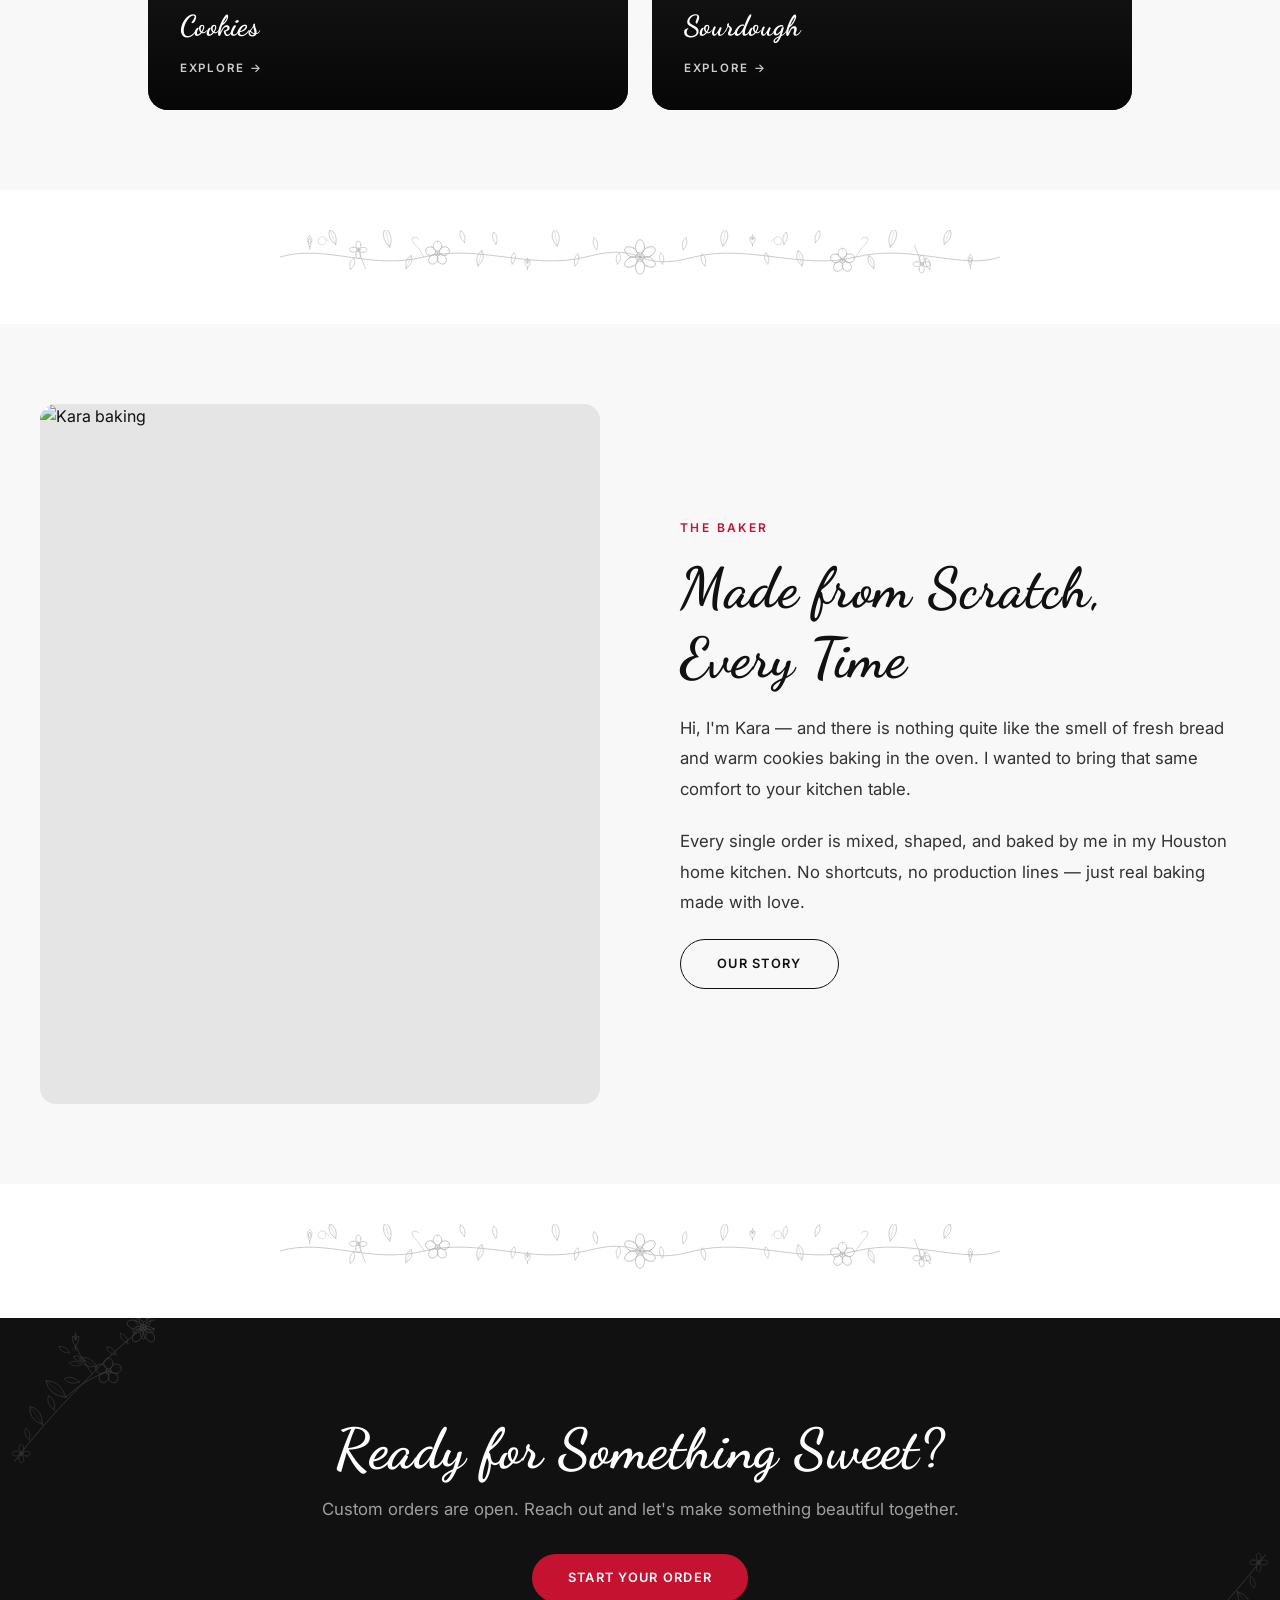
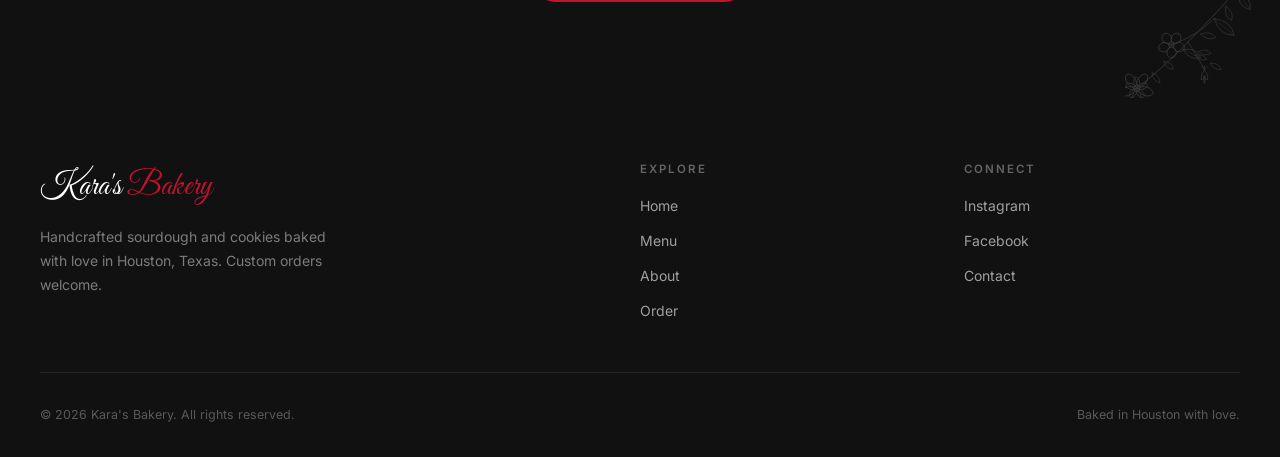
==== commit 42c779b4: "Fix logo checkerboard, fix corner flower overlap, increase corner sizes - Hero logo: replace clip-pa" ====
--- a/index.html
+++ b/index.html
@@ -46,7 +46,7 @@
     <div class="hero__bg"></div>
     <div class="hero__content">
       <span class="hero__eyebrow">Handcrafted in Houston, Texas</span>
-      <img src="images/logo/logo.png" class="hero__logo" alt="Kara's Bakery">
+      <div class="hero__logo-wrap"><img src="images/logo/logo.png" class="hero__logo" alt="Kara's Bakery"></div>
       <p class="hero__subtitle">Artisan sourdough and homemade cookies — crafted fresh for the moments that matter.</p>
       <div class="hero__actions">
         <a href="menu.html" class="btn btn--red">View Menu</a>
--- a/css/style.css
+++ b/css/style.css
@@ -218,8 +218,8 @@
 .page-hero::after {
   content: '';
   position: absolute;
-  width: 160px;
-  height: 160px;
+  width: 145px;
+  height: 145px;
   background-image: url('../images/floral-corner.svg');
   background-size: contain;
   background-repeat: no-repeat;
@@ -286,12 +286,20 @@
   max-width: 700px;
 }
 
+.hero__logo-wrap {
+  width: clamp(240px, 46vw, 420px);
+  aspect-ratio: 1;
+  margin: 0 auto 2.25rem;
+  background: var(--white);
+  border-radius: 50%;
+  overflow: hidden;
+}
+
 .hero__logo {
-  width: clamp(180px, 38vw, 340px);
-  height: auto;
-  margin: 0 auto 2.25rem;
-  display: block;
-  filter: brightness(0) invert(1);
+  width: 100%;
+  height: 100%;
+  object-fit: contain;
+  display: block;
 }
 
 .hero__eyebrow {
@@ -458,13 +466,13 @@
 .cta-banner::after {
   content: '';
   position: absolute;
-  width: 200px;
-  height: 200px;
+  width: 155px;
+  height: 155px;
   background-image: url('../images/floral-corner.svg');
   background-size: contain;
   background-repeat: no-repeat;
   filter: brightness(0) invert(1);
-  opacity: 0.13;
+  opacity: 0.16;
   pointer-events: none;
 }
 
@@ -573,13 +581,13 @@
 .order-note::after {
   content: '';
   position: absolute;
-  width: 160px;
-  height: 160px;
+  width: 130px;
+  height: 130px;
   background-image: url('../images/floral-corner.svg');
   background-size: contain;
   background-repeat: no-repeat;
   filter: brightness(0) invert(1);
-  opacity: 0.13;
+  opacity: 0.16;
   pointer-events: none;
 }
 
@@ -879,34 +887,35 @@
 
 /* ---- Floating logo ---- */
 .floating-logo {
-     position: fixed;
-     bottom: 1.75rem;
-     right: 1.75rem;
-     width: 92px;
-     height: 92px;
-     z-index: 500;
-     pointer-events: none;
-     transition: filter 0.4s ease;
-     opacity: 1;
-     mix-blend-mode: multiply;
+  position: fixed;
+  bottom: 1.75rem;
+  right: 1.75rem;
+  width: 92px;
+  height: 92px;
+  z-index: 500;
+  pointer-events: none;
+  border-radius: 50%;
+  overflow: hidden;
+  background: var(--white);
+  box-shadow: 0 2px 14px rgba(0,0,0,0.13), 0 0 0 1px rgba(0,0,0,0.06);
+  transition: box-shadow 0.4s ease;
 }
 
 .floating-logo img {
-     width: 100%;
-     height: 100%;
-     object-fit: contain;
+  width: 100%;
+  height: 100%;
+  object-fit: contain;
 }
 
 .floating-logo.on-dark {
-     filter: invert(1);
-     mix-blend-mode: screen;
+  box-shadow: 0 4px 22px rgba(0,0,0,0.38), 0 0 0 1.5px rgba(255,255,255,0.18);
 }
 
 @media (max-width: 640px) {
-     .floating-logo {
-            width: 62px;
-            height: 62px;
-            bottom: 1rem;
-            right: 1rem;
-     }
-}
+  .floating-logo {
+    width: 62px;
+    height: 62px;
+    bottom: 1rem;
+    right: 1rem;
+  }
+}
